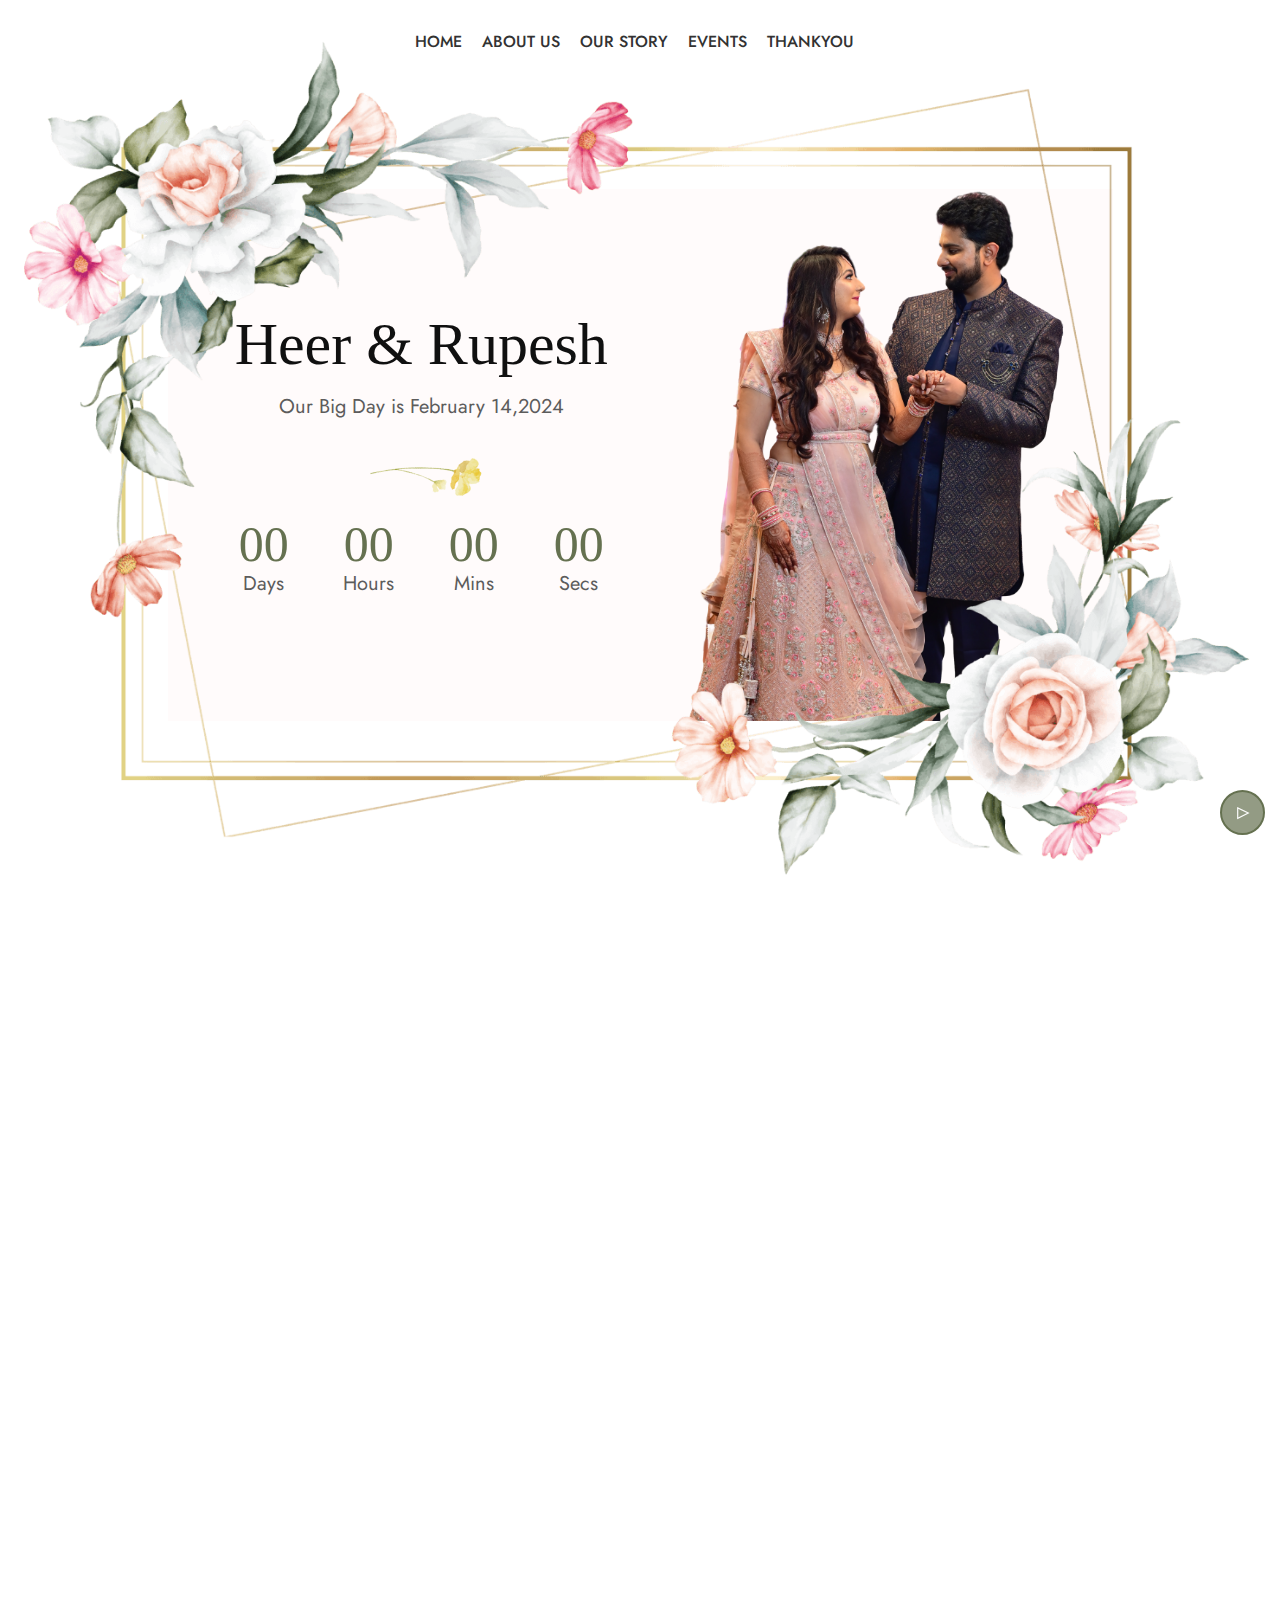
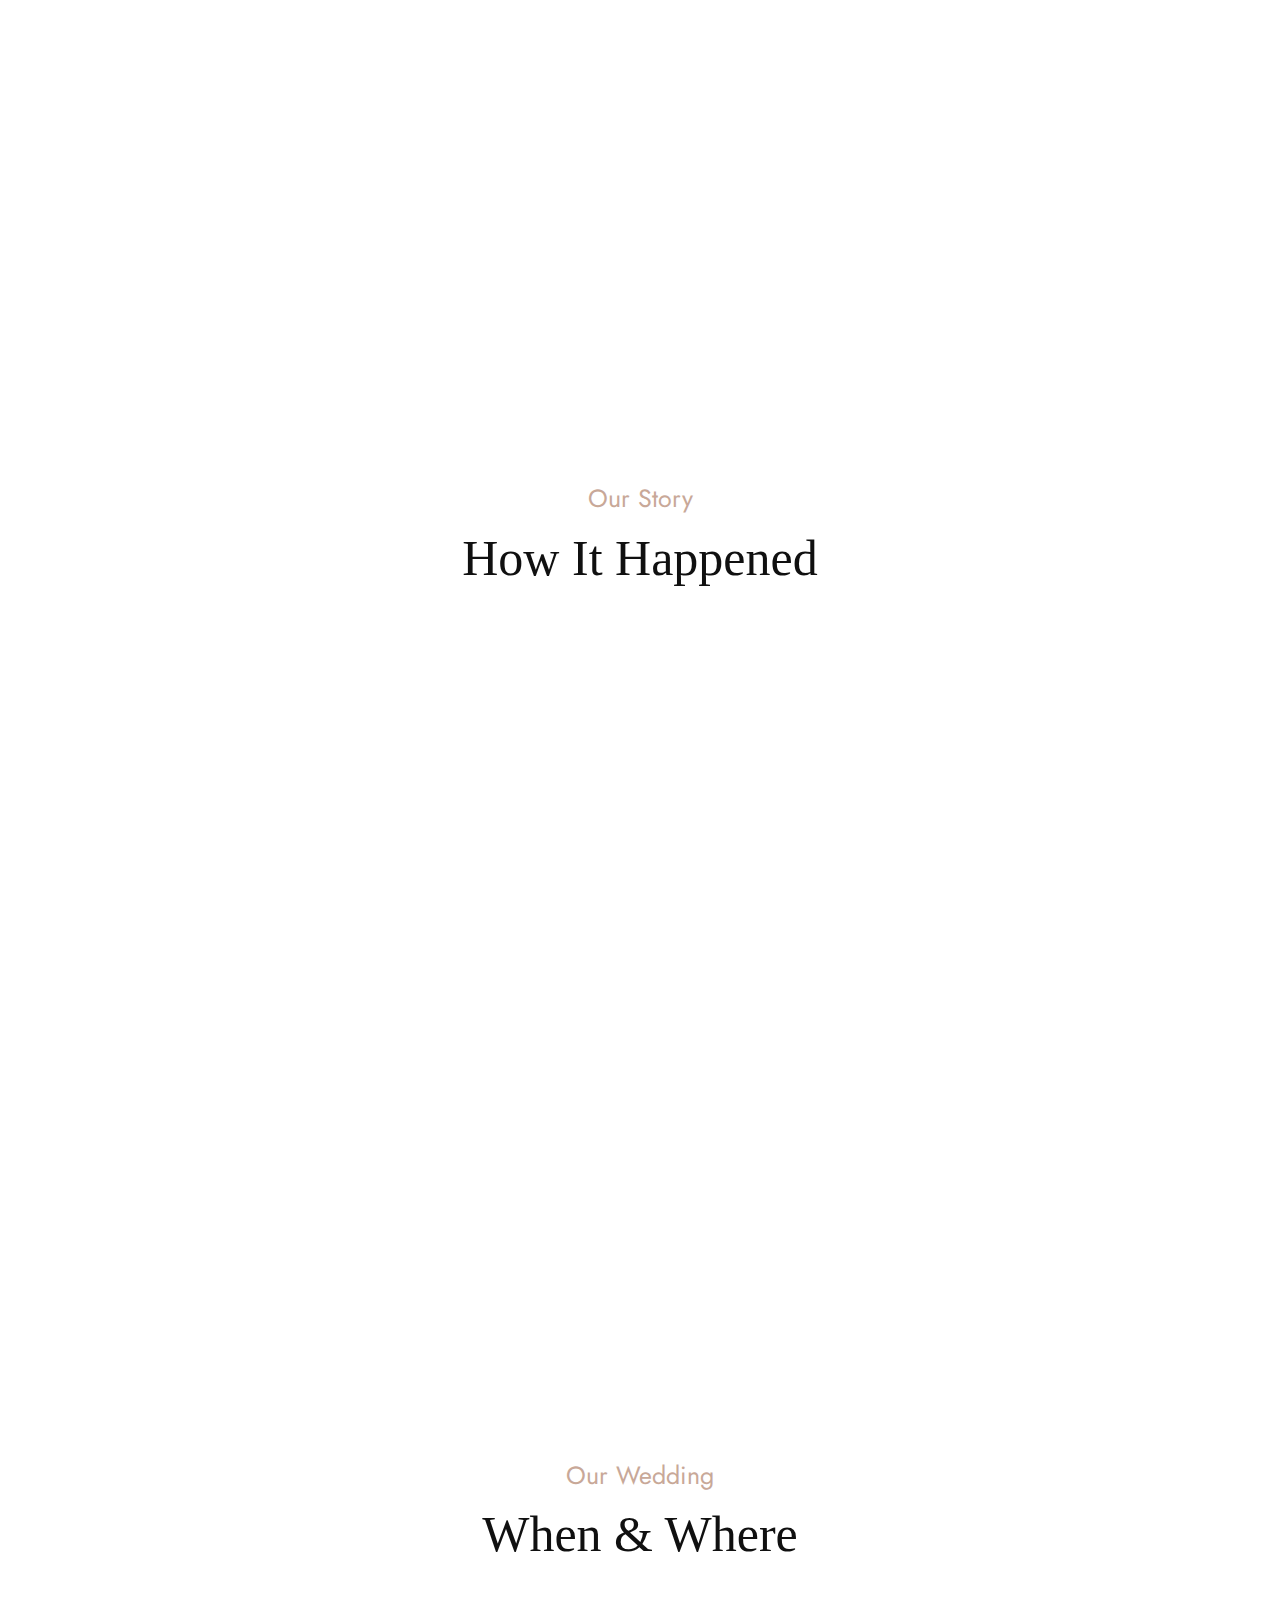
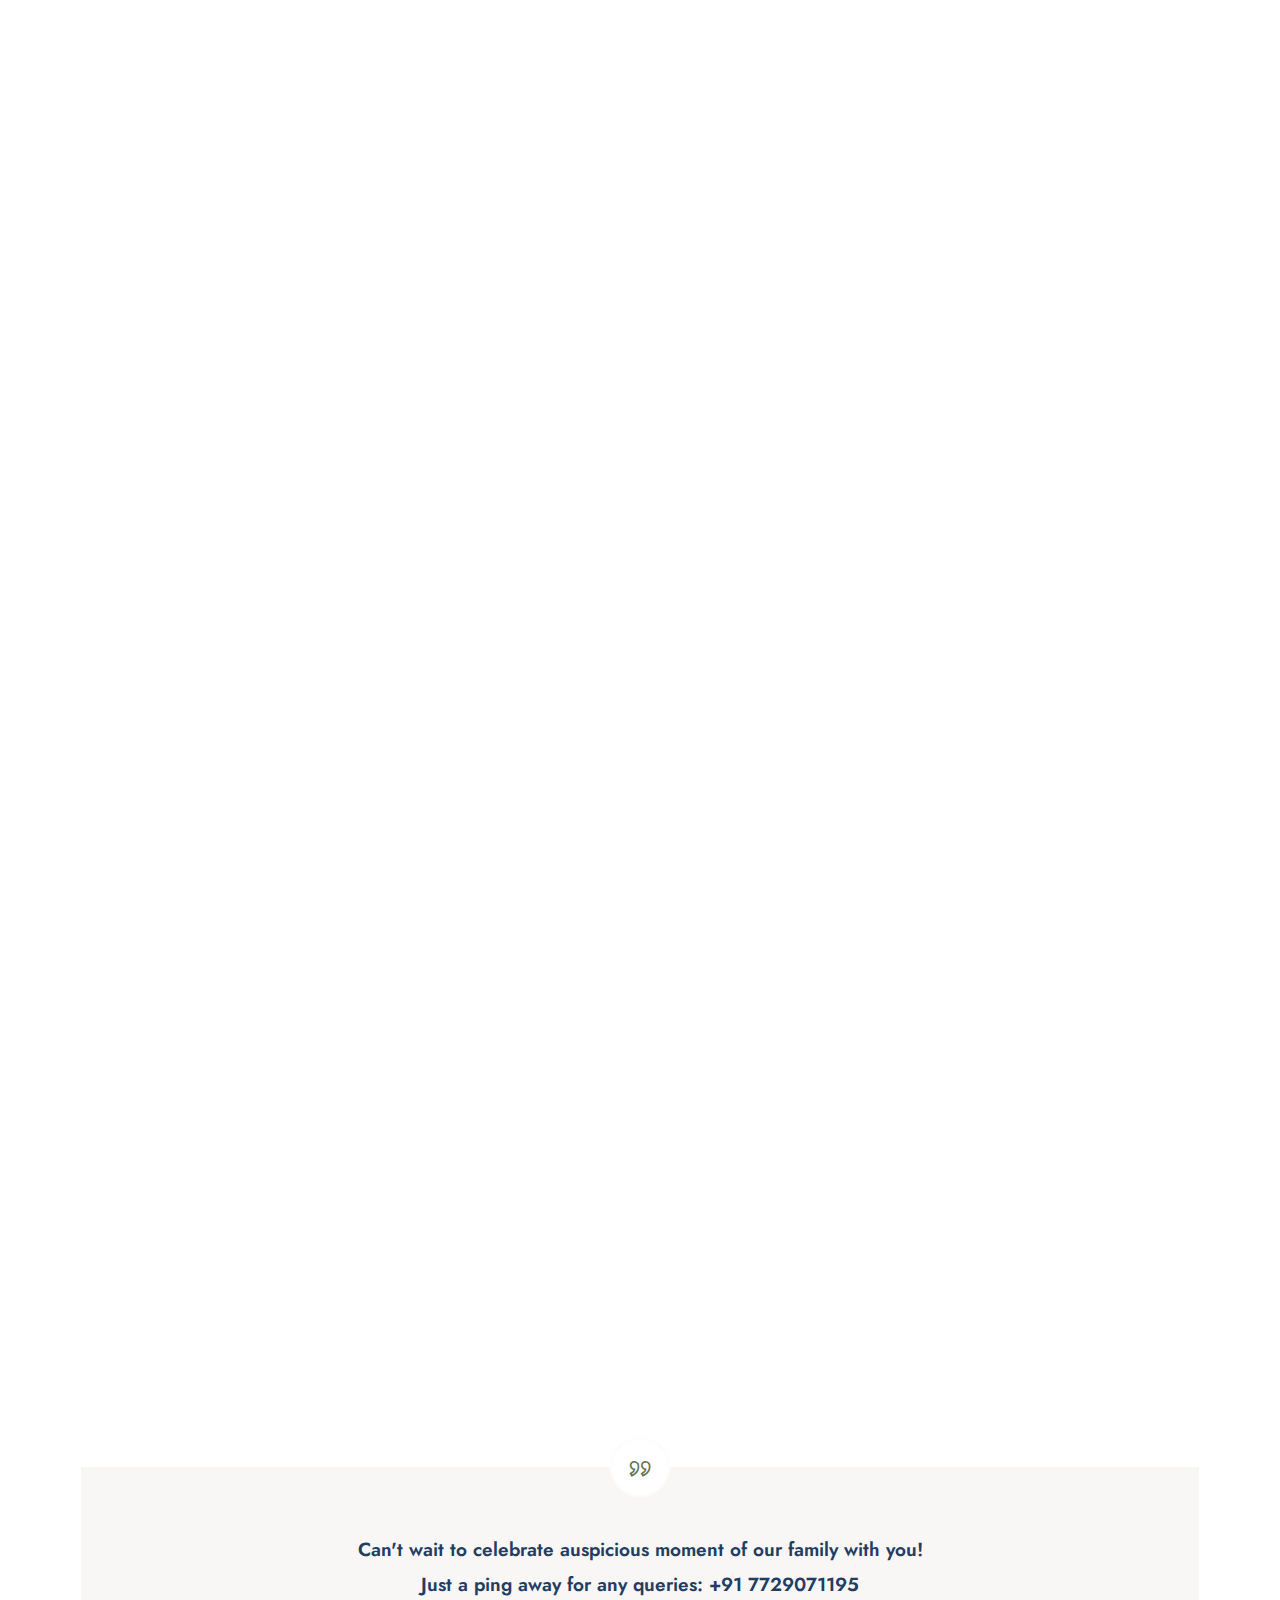
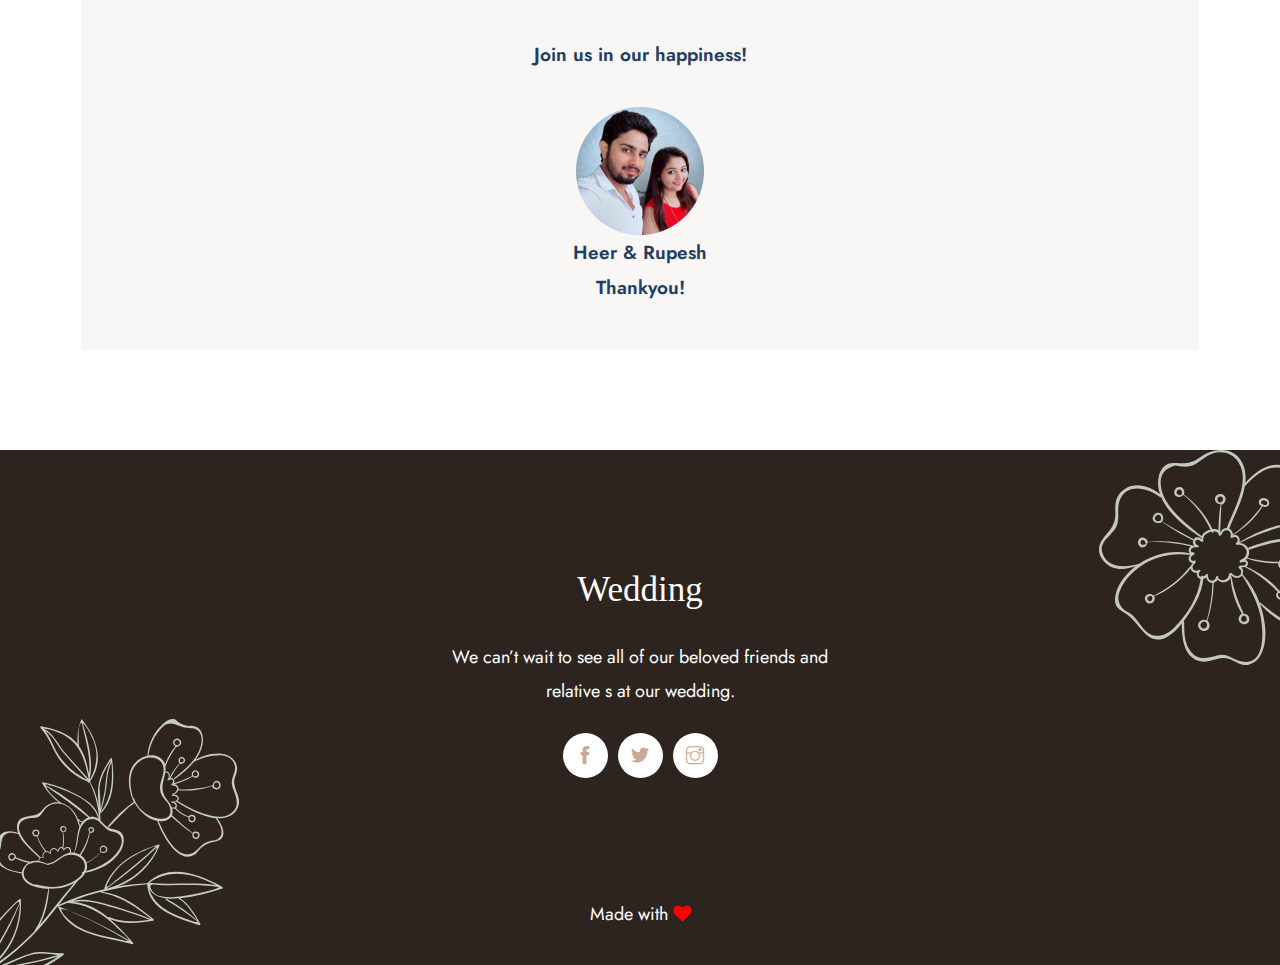
==== index.html @ 86aaca16 "seo improved" ====
<!DOCTYPE html>
<html lang="en">

<head>
    <meta charset="utf-8">
    <meta http-equiv="X-UA-Compatible" content="IE=edge">
    <meta name="viewport" content="width=device-width, initial-scale=1">
    <link rel="shortcut icon" type="image/png" href="assets/images/favicon.png">
    <meta name="description"
         content="With the divine grace of the almighty, inviting you and your family to our wedding to be held on 14th February at Green Leaf Club, Rajkot from 5:00 PM onwards.">
      <meta name="author" content="Rupesh and Heer">
      <meta name="email" content="mail@rupesh.dev">
      <meta name="copyright" content="Rupesh 2023" />
      <meta property="og:type" content="website" />
      <meta property="og:title" content="Heer Weds Rupesh | 14th Feb | Green Leaf Club, Rajkot" />
      <meta property="og:description"
         content="With the divine grace of the almighty, inviting you and your family to our wedding to be held on 14th February at Green Leaf Club, Rajkot from 5:00 PM onwards." />
      <meta property="og:image" content="" />
      <meta property="og:url" content="" />
      <meta property="og:site_name" content="Heer Weds Rupesh | 14th Feb" />
      <meta name="twitter:card" content="website">
      <meta name="twitter:site" content="Heer Weds Rupesh | 14th Feb">
      <meta name="twitter:title" content="Heer Weds Rupesh | 14th Feb">
      <meta name="twitter:description"
         content="With the divine grace of the almighty, inviting you and your family to our wedding to be held on 14th February at Green Leaf Club, Rajkot from 5:00 PM onwards.">
     
    <title>HeerWedsRupesh | 14th Feb</title>

    <link href="assets/css/themify-icons.css" rel="stylesheet">
    <link href="assets/css/font-awesome.min.css" rel="stylesheet">
    <link href="assets/css/flaticon.css" rel="stylesheet">
    <link href="assets/css/bootstrap.min.css" rel="stylesheet">
    <link href="assets/css/animate.css" rel="stylesheet">
    <link href="assets/css/owl.carousel.css" rel="stylesheet">
    <link href="assets/css/owl.theme.css" rel="stylesheet">
    <link href="assets/css/slick.css" rel="stylesheet">
    <link href="assets/css/slick-theme.css" rel="stylesheet">
    <link href="assets/css/swiper.min.css" rel="stylesheet">
    <link href="assets/css/nice-select.css" rel="stylesheet">
    <link href="assets/css/owl.transitions.css" rel="stylesheet">
    <link href="assets/css/magnific-popup.css" rel="stylesheet">
    <link href="assets/css/jquery.fancybox.css" rel="stylesheet">
    <link href="assets/css/odometer-theme-default.css" rel="stylesheet">
    <link href="assets/css/jquery-ui.css" rel="stylesheet">
    <link href="assets/sass/style.css" rel="stylesheet">
    <link type="text/css" rel="stylesheet" media="screen" href="assets/css/jquery-sakura.min.css" />
</head>

<body>

    <!-- start page-wrapper -->
    <div class="page-wrapper">
        <!-- start preloader -->
        <div class="preloader">
            <div class="vertical-centered-box">
                <div class="content">
                    <div class="loader-circle"></div>
                    <div class="loader-line-mask">
                        <div class="loader-line"></div>
                    </div>
                    <img src="assets/images/preloader.gif" alt="">
                </div>
            </div>
        </div>
        <!-- end preloader -->

        <!-- Start header -->
        <header id="header">
            <div class="wpo-site-header">
                <nav class="navigation navbar navbar-expand-lg navbar-light">
                    <div class="container-fluid">
                        <div class="row align-items-center">
                            <div class="col-lg-3 col-md-3 col-3 d-lg-none dl-block">
                                <div class="mobail-menu">
                                    <button type="button" class="navbar-toggler open-btn">
                                        <span class="sr-only">Toggle navigation</span>
                                        <span class="icon-bar first-angle"></span>
                                        <span class="icon-bar middle-angle"></span>
                                        <span class="icon-bar last-angle"></span>
                                    </button>
                                </div>
                            </div>
                            <div class="col-lg-2 col-md-6 col-6">
                                <div class="navbar-header">
                                    <a class="navbar-brand" href="index.html"></a>
                                </div>
                            </div>
                            <div class="col-lg-8 col-md-1 col-1">
                                <div id="navbar" class="collapse navbar-collapse navigation-holder">
                                    <button class="menu-close"><i class="ti-close"></i></button>
                                    <ul class="nav navbar-nav mb-2 mb-lg-0">
                                        <li><a href="#home">Home</a></li>
                                        <li><a href="#couple">About Us</a></li>
                                        <li><a href="#story">Our Story</a></li>
                                        <li><a href="#event">Events</a></li>
                                        <li><a href="#note">Thankyou</a></li>
                                    </ul>

                                </div><!-- end of nav-collapse -->
                            </div>

                    </div><!-- end of container -->
                </nav>
            </div>
        </header>
        <!-- end of header -->
        

        <!-- start of hero -->

        <section class="static-hero-s5" id="home">
            <div class="hero-container">
                <div class="hero-inner">
                    <div class="container-fluid">
                        <div class="hero-inner-wrap">
                            <div class="row align-items-center">
                                <div class="col col-xl-6 col-lg-6 col-12">
                                    <div class="wpo-static-hero-inner">
                                        <div class="slide-title wow fadeInUp" data-wow-duration="1500ms">
                                            <span class="extra-space"><br><br><br><br><br></span>
                                            <h2>Heer & Rupesh</h2>
                                        </div>
                                        <div data-swiper-parallax="400" class="slide-text wow fadeInUp"
                                            data-wow-duration="1600ms">
                                            <p>Our Big Day is February 14,2024</p>
                                        </div>
                                        <span class="shape wow fadeInUp" data-wow-duration="1400ms"><img
                                                src="assets/images/slider/date-shape.png" alt=""> </span>
                                        <div class="wpo-wedding-date wow fadeInUp" data-wow-duration="1700ms">
                                            <div class="clock-grids">
                                                <div id="clock"></div>
                                            </div>
                                        </div>
                                        <div class="clearfix"></div>
                                    </div>
                                </div>
                                <div class="col col-xl-6 col-lg-6 col-12">
                                    <div class="wpo-hero-img">
                                        <img src="assets/images/test1.png" alt="">
                                        <span class="extra-space"><br><br><br></span>
                                    </div>
                                   
                                </div>
                            </div>
                        </div>
                    </div>
                </div>
                <div class="shape-frame">
                    <img src="assets/images/slider/frame.png" alt="">
                </div>

                <div class="top-left-decoration ">
                    <img src="assets/images/slider/frame-left.png" alt="">
                </div>
                <div class="top-right-decoration ">
                    <img src="assets/images/slider/frame-right.png" alt="">
                </div>

                <div class="top-bottom-right-decoration ">
                    <img src="assets/images/slider/frame-bottom-right.png" alt="">
                </div>

                <div class="top-bottom-left-decoration ">
                    <img src="assets/images/slider/frame-bottom-left.png" alt="">
                </div>

            </div>
        </section>
        <!-- end of hero slider -->
        <!-- start wpo-wedding-countdown -->
        <section class="wpo-wedding-countdown-s2 section-padding">
            <h2 class="hidden">countdown</h2>
            <div class="container">
                <div class="row wow fadeInUp" data-wow-duration="1600ms">
                    <div class="col col-xs-12">
                        <div class="clock-grids">
                            <div id="clock2"></div>
                        </div>
                    </div>
                </div>
            </div> <!-- end container -->
        </section>
        <!-- end wpo-wedding-countdown -->
        <!-- start wpo-couple-section -->
        <section class="wpo-couple-section-s6 section-padding" id="couple">
            <div class="container">
                <div class="couple-area clearfix">
                    <div class="row align-items-center">
                        <div class="col col-xl-3 col-lg-4 col-12">
                            <div class="text-grid wow fadeInLeftSlow" data-wow-duration="800ms">
                                <h3>Rupesh Ranjan</h3>
                                <p>A tech enthusiast, always buzzing with software excitement and big plans. Shy with strangers, but once you're in his inner circle, get ready for some fun! 👨‍💻📸📱😎</p>
                                <div class="social">
                                    <ul>
                                        <li><a href="#"><i class="ti-facebook"></i></a></li>
                                        <li><a href="#"><i class="ti-twitter-alt"></i></a></li>
                                        <li><a href="#"><i class="ti-instagram"></i></a></li>
                                    </ul>
                                </div>
                            </div>
                        </div>
                        <div class="col col-xl-6 col-lg-4 col-12">
                            <div class="middle-couple-pic-wrap">
                                <div class="middle-couple-pic wow zoomIn" data-wow-duration="1000ms">
                                    <div class="middle-couple-pic-inner">
                                        <img src="assets/images/couple/7.jpg" alt="">
                                    </div>
                                    <div class="couple-shape"><img src="assets/images/couple/couple-shape2.png" alt=""></div>
                                </div>
                            </div>
                        </div>
                        <div class="col col-xl-3 col-lg-4 col-12">
                            <div class="text-grid wow fadeInRightSlow" data-wow-duration="800ms">
                                <h3>Hiral Shah</h3>
                                <p>Software engineer by profession who gets tear up during movies and gets all bubbly over simple joys like rain, chocolates, or a hot cup of tea! 🍫☔☕😊
                                </p>
                                <div class="social">
                                    <ul>
                                        <li><a href="#"><i class="ti-facebook"></i></a></li>
                                        <li><a href="#"><i class="ti-twitter-alt"></i></a></li>
                                        <li><a href="#"><i class="ti-instagram"></i></a></li>
                                    </ul>
                                </div>
                            </div>
                        </div>
                    </div>
                </div>
            </div> <!-- end container -->
        </section>
        <!-- end wpo-couple-section -->

        <!-- start wpo-story-section -->
        <section class="wpo-story-section-s6 section-padding" id="story">
            <div class="container">
                <div class="wpo-section-title">
                    <span>Our Story</span>
                    <h2>How It Happened</h2>
                </div>
                <div class="wpo-story-wrap">
                    <div class="row">
                        <div class="col col-lg-4 col-md-6 col-12">
                            <div class="wpo-story-item wow fadeInUp" data-wow-duration="1000ms">
                                <div class="wpo-story-img">
                                    <div class="wpo-story-img-inner">
                                        <img src="assets/images/story/4.png" alt="">
                                    </div>
                                    <div class="flower-shape">
                                        <img src="assets/images/story/story-shape.png" alt="">
                                    </div>
                                </div>
                                <div class="wpo-story-content">
                                    <span>21 July, 2017</span>
                                    <h2>How we meet</h2>
                                    <p>Our story began in Bangalore, where we both landed jobs at LG Soft after acing our campus interviews. From being colleagues,  our friendship took root, making those early days at work memorable.</p>
                                </div>
                            </div>
                        </div>
                        <div class="col col-lg-4 col-md-6 col-12">
                            <div class="wpo-story-item wow fadeInUp" data-wow-duration="1200ms">
                                <div class="wpo-story-img">
                                    <div class="wpo-story-img-inner">
                                        <img src="assets/images/story/5.png" alt="">
                                    </div>
                                    <div class="flower-shape">
                                        <img src="assets/images/story/story-shape.png" alt="">
                                    </div>
                                </div>
                                <div class="wpo-story-content">
                                    <span>27 Dec, 2021</span>
                                    <h2>He proposed, I said yes</h2>
                                    <p>In the snow-covered beauty of Manali, he popped the question, and I happily said yes! It was hands down the best day of our lives, filled with love and snowflakes.</p>
                                </div>
                            </div>
                        </div>
                        <div class="col col-lg-4 col-md-6 col-12">
                            <div class="wpo-story-item wow fadeInUp" data-wow-duration="1400ms">
                                <div class="wpo-story-img">
                                    <div class="wpo-story-img-inner">
                                        <img src="assets/images/story/6.png" alt="">
                                    </div>
                                    <div class="flower-shape">
                                        <img src="assets/images/story/story-shape.png" alt="">
                                    </div>
                                </div>
                                <div class="wpo-story-content">
                                    <span> 30 Jan, 2023</span>
                                    <h2>Our Engagement Day</h2>
                                    <p>After meeting each other's families, we got engaged surrounded by our loved ones' blessings and smiles. It was a heartwarming moment that we'll cherish forever.</p>
                                </div>
                            </div>
                        </div>
                    </div>
                </div>
            </div> <!-- end container -->
        </section>
        <!-- end story-section -->

                <!-- start wpo-event-section -->
                <section class="wpo-event-section section-padding" id="event">
                    <div class="container">
                        <div class="wpo-section-title">
                            <span>Our Wedding</span>
                            <h2>When & Where</h2>
                        </div>
                        <div class="wpo-event-wrap">
                            <div class="row">
                                <div class="col col-lg-4 col-md-6 col-12">
                                    <div class="wpo-event-item wow fadeInUp" data-wow-duration="1000ms">
                                        <div class="wpo-event-img">
                                            <div class="wpo-event-img-inner">
                                                <img src="assets/images/event/mehndi.png" alt="">
                                            </div>
                                        </div>
                                        <div class="wpo-event-text">
                                            <div class="title">
                                                <h2>Mehendi ke Rang</h2>
                                            </div>
                                            <ul>
                                                <li>Monday, 12 Feb. 2024 <br>
                                                    1:00 PM – 2:30 PM</li>
                                                <li>Sharda Villa, Rajkot</li>
                                                <li> <a class="popup-gmaps"
                                                        href="https://www.google.com/maps/embed?pb=!1m18!1m12!1m3!1d3691.6569697328687!2d70.80802987613112!3d22.290980379693302!2m3!1f0!2f0!3f0!3m2!1i1024!2i768!4f13.1!3m3!1m2!1s0x3959cbd363132a35%3A0x27e9e5e203531eba!2sShardaVilla!5e0!3m2!1sen!2sin!4v1696078904737!5m2!1sen!2sin">See
                                                        Location</a></li>
                                            </ul>
                                        </div>
                                    </div>
                                </div>
                                <div class="col col-lg-4 col-md-6 col-12">
                                    <div class="wpo-event-item wow fadeInUp" data-wow-duration="1200ms">
                                        <div class="wpo-event-img">
                                            <div class="wpo-event-img-inner">
                                                <img src="assets/images/event/haldi.png" alt="">
                                            </div>
                                        </div>
                                        <div class="wpo-event-text">
                                            <div class="title">
                                                <h2>Phoolon ki Haldi</h2>
                                            </div>
                                            <ul>
                                                <li>Tuesday, 13 Feb. 2024 <br>
                                                    10:00 AM – 12:30 PM</li>
                                                <li>Green Leaf Club, Rajkot</li>
                                                <li> <a class="popup-gmaps"
                                                        href="https://www.google.com/maps/embed?pb=!1m18!1m12!1m3!1d7681241.480684025!2d69.27161904428111!3d19.940993319135586!2m3!1f0!2f0!3f0!3m2!1i1024!2i768!4f13.1!3m3!1m2!1s0x3959c99bb2bf284f%3A0x6d892d98b39f4440!2sGreen%20Leaf%20Club%20-%20Rajkot!5e0!3m2!1sen!2sin!4v1696077625855!5m2!1sen!2sin">See
                                                        Location</a></li>
                                            </ul>
                                        </div>
                                    </div>
                                </div>
                                <div class="col col-lg-4 col-md-6 col-12">
                                    <div class="wpo-event-item wow fadeInUp" data-wow-duration="1400ms">
                                        <div class="wpo-event-img">
                                            <div class="wpo-event-img-inner">
                                                <img src="assets/images/event/dj.png" alt="">
                                            </div>
                                        </div>
                                        <div class="wpo-event-text">
                                            <div class="title">
                                                <h2>Dandiya Night</h2>
                                            </div>
                                            <ul>
                                                <li>Tuesday, 13 Feb. 2024 <br>
                                                    8:00 PM – 10:00 PM</li>
                                                <li>Green Leaf Club, Rajkot</li>
                                                <li> <a class="popup-gmaps"
                                                        href="https://www.google.com/maps/embed?pb=!1m18!1m12!1m3!1d7681241.480684025!2d69.27161904428111!3d19.940993319135586!2m3!1f0!2f0!3f0!3m2!1i1024!2i768!4f13.1!3m3!1m2!1s0x3959c99bb2bf284f%3A0x6d892d98b39f4440!2sGreen%20Leaf%20Club%20-%20Rajkot!5e0!3m2!1sen!2sin!4v1696077625855!5m2!1sen!2sin">See
                                                        Location</a></li>
                                            </ul>
                                        </div>
                                    </div>
                                </div>
                            </div>
                            <br>
                            <div class="row">
                                <div class="col col-lg-6 col-md-6 col-12">
                                    <div class="wpo-event-item wow fadeInUp" data-wow-duration="1000ms">
                                        <div class="wpo-event-img">
                                            <div class="wpo-event-img-inner">
                                                <img src="assets/images/event/shadi.png" alt="">
                                            </div>
                                        </div>
                                        <div class="wpo-event-text">
                                            <div class="title">
                                                <h2>Din Shagna Da</h2>
                                            </div>
                                            <ul>
                                                <li>Tuesday, 14 Feb. 2024 <br>
                                                    3:00 PM – 7:00 PM</li>
                                                <li>Green Leaf Club, Rajkot</li>
                                                <li> <a class="popup-gmaps"
                                                        href="https://www.google.com/maps/embed?pb=!1m18!1m12!1m3!1d7681241.480684025!2d69.27161904428111!3d19.940993319135586!2m3!1f0!2f0!3f0!3m2!1i1024!2i768!4f13.1!3m3!1m2!1s0x3959c99bb2bf284f%3A0x6d892d98b39f4440!2sGreen%20Leaf%20Club%20-%20Rajkot!5e0!3m2!1sen!2sin!4v1696077625855!5m2!1sen!2sin">See
                                                        Location</a></li>
                                            </ul>
                                        </div>
                                    </div>
                                </div>
                                <div class="col col-lg-6 col-md-6 col-12">
                                    <div class="wpo-event-item wow fadeInUp" data-wow-duration="1200ms">
                                        <div class="wpo-event-img">
                                            <div class="wpo-event-img-inner">
                                                <img src="assets/images/event/reception.png" alt="">
                                            </div>
                                        </div>
                                        <div class="wpo-event-text">
                                            <div class="title">
                                                <h2>Shaam Shandaar</h2>
                                            </div>
                                            <ul>
                                                <li>Monday, 19 Feb. 2024 <br>
                                                    7:00 PM – 10:00 PM</li>
                                                <li>Sarita Residency, Ayodhya</li>
                                                <li> <a class="popup-gmaps"
                                                        href="https://www.google.com/maps/embed?pb=!1m18!1m12!1m3!1d3562.2008500971638!2d82.10419687624398!3d26.769866876732678!2m3!1f0!2f0!3f0!3m2!1i1024!2i768!4f13.1!3m3!1m2!1s0x399a050e9a3b1e6d%3A0x3756fb07182cfed2!2sSarita%20Residency!5e0!3m2!1sen!2sin!4v1696078946474!5m2!1sen!2sin">See
                                                        Location</a></li>
                                            </ul>
                                        </div>
                                    </div>
                                </div>
                            </div>



                        </div>
        
                    </div> <!-- end container -->
                </section>
                <!-- end wpo-event-section -->


        <section class="wpo-blog-single-section wpo-blog-single-left-sidebar-section section-padding" id="note">
            <div class="container">
                <div class="row">
                    <div class="col col-lg-12 col-12">

                            <div class="post format-standard-image">
                            
                              

                                <blockquote>
                                     Can't wait to celebrate auspicious moment of our family with you!<br>
                                        Just a ping away for any queries: +91 7729071195
                                        <br><br>
                                        Join us in our happiness!

                                        <br><br>

                                        <div class="wpo-testimonial-text-btm">
                                            <div class="tsm-img">
                                                <img src="assets/images/profile-pic.png" alt="">
                                            </div>
                                            <span>Heer & Rupesh</span><br>
                                            <span>Thankyou!</span>
                                        </div>


                                </blockquote>


                          
    

                             </div>

                            
                    </div>
                </div>
            </div> <!-- end container -->
        </section>
        <!-- end wpo-blog-single-section -->





        <!-- start of wpo-site-footer-section -->
        <footer class="wpo-site-footer-s2">

            <div class="wpo-upper-footer">
                <div class="container">
                    <div class="row align-items-center">
                        <div class="col col-xl-12 col-lg-12 col-md-12 col-sm-12 col-12">
                            <div class="widget about-widget">
                                <div class="logo widget-title">
                                    <a class="logo" href="index.html">Wedding</a>
                                </div>
                                <p>We can’t wait to see all of our beloved friends
                                    and relative s at our wedding.</p>
                                <ul>
                                    <li>
                                        <a href="#">
                                            <i class="ti-facebook"></i>
                                        </a>
                                    </li>
                                    <li>
                                        <a href="#">
                                            <i class="ti-twitter-alt"></i>
                                        </a>
                                    </li>
                                    <li>
                                        <a href="#">
                                            <i class="ti-instagram"></i>
                                        </a>
                                    </li>
                                </ul>
                            </div>
                        </div>
                    </div>
                </div> <!-- end container -->
            </div>
            <div class="wpo-lower-footer">
                <div class="container">
                    <div class="row">
                        <div class="col col-xs-12">
                            <p >

                                Made with <i style="color:red;"     class="trm-accent-color fa fa-heart"></i>
                            </p>
                        </div>
                    </div>
                </div>
            </div>
            <div class="ft-shape-1">
                <img src="assets/images/footer-shape-1.svg" alt="">
            </div>
            <div class="ft-shape-2">
                <img src="assets/images/footer-shape-2.svg" alt="">
            </div>
        </footer>
        <!-- end of wpo-site-footer-section -->

        <div class="play-btn" onclick="PlayMusic()">
            <i id="play-music" class="ti-control-play" ></i>
            <audio src="assets/mp3/song.mp3" id="my_audio" loop="loop"></audio>
        </div>

    </div>
    <!-- end of page-wrapper -->

    <!-- All JavaScript files
    ================================================== -->
    <script src="assets/js/jquery.min.js"></script>
    <script src="assets/js/bootstrap.bundle.min.js"></script>
    <!-- Plugins for this template -->
    <script src="assets/js/modernizr.custom.js"></script>
    <script src="assets/js/jquery.pointparallax.min.js"></script>
    <script src="assets/js/jquery-plugin-collection.js"></script>
    <script src="assets/js/moving-animation.js"></script>
    <script src="assets/js/tilt.jquery.min.js"></script>
    <!-- Custom script for this template -->
    <script src="assets/js/script.js"></script>
    <script src="assets/js/jquery-sakura.min.js"></script>
<script>
    var is_playing = false;
    $(document).one("click", function () {
        document.getElementById("my_audio").play();
            is_playing = true;
            document.getElementById("play-music").className = "ti-control-pause";
    });

    function PlayMusic(){
        if (!is_playing) {
            document.getElementById("my_audio").play();
            is_playing = true;
            document.getElementById("play-music").className = "ti-control-pause";
        } else {
            document.getElementById("my_audio").pause();
            is_playing = false;
            document.getElementById("play-music").className = "ti-control-play";
        }
    console.log('Shaadi me zaroor aana');
    }
    
    // domReady
    $(function() {
        $('body').sakura();
    });

    // windowLoad
    $(window).load(function() {
        $('body').sakura();
        console.log('Sakura running');
    });

    console.log('script called');

</script>
</body>

</html>
---- assets/css/themify-icons.css ----
@font-face {
	font-family: 'themify';
	src:url('../fonts/themify9f24.html?-fvbane');
	src:url('../fonts/themifyd41d.html?#iefix-fvbane') format('embedded-opentype'),
		url('../fonts/themify9f24.woff?-fvbane') format('woff'),
		url('../fonts/themify9f24.ttf?-fvbane') format('truetype'),
		url('../fonts/themify9f24.svg?-fvbane#themify') format('svg');
	font-weight: normal;
	font-style: normal;
}

[class^="ti-"], [class*=" ti-"] {
	font-family: 'themify';
	speak: none;
	font-style: normal;
	font-weight: normal;
	font-variant: normal;
	text-transform: none;
	line-height: 1;

	/* Better Font Rendering =========== */
	-webkit-font-smoothing: antialiased;
	-moz-osx-font-smoothing: grayscale;
}

.ti-wand:before {
	content: "\e600";
}
.ti-volume:before {
	content: "\e601";
}
.ti-user:before {
	content: "\e602";
}
.ti-unlock:before {
	content: "\e603";
}
.ti-unlink:before {
	content: "\e604";
}
.ti-trash:before {
	content: "\e605";
}
.ti-thought:before {
	content: "\e606";
}
.ti-target:before {
	content: "\e607";
}
.ti-tag:before {
	content: "\e608";
}
.ti-tablet:before {
	content: "\e609";
}
.ti-star:before {
	content: "\e60a";
}
.ti-spray:before {
	content: "\e60b";
}
.ti-signal:before {
	content: "\e60c";
}
.ti-shopping-cart:before {
	content: "\e60d";
}
.ti-shopping-cart-full:before {
	content: "\e60e";
}
.ti-settings:before {
	content: "\e60f";
}
.ti-search:before {
	content: "\e610";
}
.ti-zoom-in:before {
	content: "\e611";
}
.ti-zoom-out:before {
	content: "\e612";
}
.ti-cut:before {
	content: "\e613";
}
.ti-ruler:before {
	content: "\e614";
}
.ti-ruler-pencil:before {
	content: "\e615";
}
.ti-ruler-alt:before {
	content: "\e616";
}
.ti-bookmark:before {
	content: "\e617";
}
.ti-bookmark-alt:before {
	content: "\e618";
}
.ti-reload:before {
	content: "\e619";
}
.ti-plus:before {
	content: "\e61a";
}
.ti-pin:before {
	content: "\e61b";
}
.ti-pencil:before {
	content: "\e61c";
}
.ti-pencil-alt:before {
	content: "\e61d";
}
.ti-paint-roller:before {
	content: "\e61e";
}
.ti-paint-bucket:before {
	content: "\e61f";
}
.ti-na:before {
	content: "\e620";
}
.ti-mobile:before {
	content: "\e621";
}
.ti-minus:before {
	content: "\e622";
}
.ti-medall:before {
	content: "\e623";
}
.ti-medall-alt:before {
	content: "\e624";
}
.ti-marker:before {
	content: "\e625";
}
.ti-marker-alt:before {
	content: "\e626";
}
.ti-arrow-up:before {
	content: "\e627";
}
.ti-arrow-right:before {
	content: "\e628";
}
.ti-arrow-left:before {
	content: "\e629";
}
.ti-arrow-down:before {
	content: "\e62a";
}
.ti-lock:before {
	content: "\e62b";
}
.ti-location-arrow:before {
	content: "\e62c";
}
.ti-link:before {
	content: "\e62d";
}
.ti-layout:before {
	content: "\e62e";
}
.ti-layers:before {
	content: "\e62f";
}
.ti-layers-alt:before {
	content: "\e630";
}
.ti-key:before {
	content: "\e631";
}
.ti-import:before {
	content: "\e632";
}
.ti-image:before {
	content: "\e633";
}
.ti-heart:before {
	content: "\e634";
}
.ti-heart-broken:before {
	content: "\e635";
}
.ti-hand-stop:before {
	content: "\e636";
}
.ti-hand-open:before {
	content: "\e637";
}
.ti-hand-drag:before {
	content: "\e638";
}
.ti-folder:before {
	content: "\e639";
}
.ti-flag:before {
	content: "\e63a";
}
.ti-flag-alt:before {
	content: "\e63b";
}
.ti-flag-alt-2:before {
	content: "\e63c";
}
.ti-eye:before {
	content: "\e63d";
}
.ti-export:before {
	content: "\e63e";
}
.ti-exchange-vertical:before {
	content: "\e63f";
}
.ti-desktop:before {
	content: "\e640";
}
.ti-cup:before {
	content: "\e641";
}
.ti-crown:before {
	content: "\e642";
}
.ti-comments:before {
	content: "\e643";
}
.ti-comment:before {
	content: "\e644";
}
.ti-comment-alt:before {
	content: "\e645";
}
.ti-close:before {
	content: "\e646";
}
.ti-clip:before {
	content: "\e647";
}
.ti-angle-up:before {
	content: "\e648";
}
.ti-angle-right:before {
	content: "\e649";
}
.ti-angle-left:before {
	content: "\e64a";
}
.ti-angle-down:before {
	content: "\e64b";
}
.ti-check:before {
	content: "\e64c";
}
.ti-check-box:before {
	content: "\e64d";
}
.ti-camera:before {
	content: "\e64e";
}
.ti-announcement:before {
	content: "\e64f";
}
.ti-brush:before {
	content: "\e650";
}
.ti-briefcase:before {
	content: "\e651";
}
.ti-bolt:before {
	content: "\e652";
}
.ti-bolt-alt:before {
	content: "\e653";
}
.ti-blackboard:before {
	content: "\e654";
}
.ti-bag:before {
	content: "\e655";
}
.ti-move:before {
	content: "\e656";
}
.ti-arrows-vertical:before {
	content: "\e657";
}
.ti-arrows-horizontal:before {
	content: "\e658";
}
.ti-fullscreen:before {
	content: "\e659";
}
.ti-arrow-top-right:before {
	content: "\e65a";
}
.ti-arrow-top-left:before {
	content: "\e65b";
}
.ti-arrow-circle-up:before {
	content: "\e65c";
}
.ti-arrow-circle-right:before {
	content: "\e65d";
}
.ti-arrow-circle-left:before {
	content: "\e65e";
}
.ti-arrow-circle-down:before {
	content: "\e65f";
}
.ti-angle-double-up:before {
	content: "\e660";
}
.ti-angle-double-right:before {
	content: "\e661";
}
.ti-angle-double-left:before {
	content: "\e662";
}
.ti-angle-double-down:before {
	content: "\e663";
}
.ti-zip:before {
	content: "\e664";
}
.ti-world:before {
	content: "\e665";
}
.ti-wheelchair:before {
	content: "\e666";
}
.ti-view-list:before {
	content: "\e667";
}
.ti-view-list-alt:before {
	content: "\e668";
}
.ti-view-grid:before {
	content: "\e669";
}
.ti-uppercase:before {
	content: "\e66a";
}
.ti-upload:before {
	content: "\e66b";
}
.ti-underline:before {
	content: "\e66c";
}
.ti-truck:before {
	content: "\e66d";
}
.ti-timer:before {
	content: "\e66e";
}
.ti-ticket:before {
	content: "\e66f";
}
.ti-thumb-up:before {
	content: "\e670";
}
.ti-thumb-down:before {
	content: "\e671";
}
.ti-text:before {
	content: "\e672";
}
.ti-stats-up:before {
	content: "\e673";
}
.ti-stats-down:before {
	content: "\e674";
}
.ti-split-v:before {
	content: "\e675";
}
.ti-split-h:before {
	content: "\e676";
}
.ti-smallcap:before {
	content: "\e677";
}
.ti-shine:before {
	content: "\e678";
}
.ti-shift-right:before {
	content: "\e679";
}
.ti-shift-left:before {
	content: "\e67a";
}
.ti-shield:before {
	content: "\e67b";
}
.ti-notepad:before {
	content: "\e67c";
}
.ti-server:before {
	content: "\e67d";
}
.ti-quote-right:before {
	content: "\e67e";
}
.ti-quote-left:before {
	content: "\e67f";
}
.ti-pulse:before {
	content: "\e680";
}
.ti-printer:before {
	content: "\e681";
}
.ti-power-off:before {
	content: "\e682";
}
.ti-plug:before {
	content: "\e683";
}
.ti-pie-chart:before {
	content: "\e684";
}
.ti-paragraph:before {
	content: "\e685";
}
.ti-panel:before {
	content: "\e686";
}
.ti-package:before {
	content: "\e687";
}
.ti-music:before {
	content: "\e688";
}
.ti-music-alt:before {
	content: "\e689";
}
.ti-mouse:before {
	content: "\e68a";
}
.ti-mouse-alt:before {
	content: "\e68b";
}
.ti-money:before {
	content: "\e68c";
}
.ti-microphone:before {
	content: "\e68d";
}
.ti-menu:before {
	content: "\e68e";
}
.ti-menu-alt:before {
	content: "\e68f";
}
.ti-map:before {
	content: "\e690";
}
.ti-map-alt:before {
	content: "\e691";
}
.ti-loop:before {
	content: "\e692";
}
.ti-location-pin:before {
	content: "\e693";
}
.ti-list:before {
	content: "\e694";
}
.ti-light-bulb:before {
	content: "\e695";
}
.ti-Italic:before {
	content: "\e696";
}
.ti-info:before {
	content: "\e697";
}
.ti-infinite:before {
	content: "\e698";
}
.ti-id-badge:before {
	content: "\e699";
}
.ti-hummer:before {
	content: "\e69a";
}
.ti-home:before {
	content: "\e69b";
}
.ti-help:before {
	content: "\e69c";
}
.ti-headphone:before {
	content: "\e69d";
}
.ti-harddrives:before {
	content: "\e69e";
}
.ti-harddrive:before {
	content: "\e69f";
}
.ti-gift:before {
	content: "\e6a0";
}
.ti-game:before {
	content: "\e6a1";
}
.ti-filter:before {
	content: "\e6a2";
}
.ti-files:before {
	content: "\e6a3";
}
.ti-file:before {
	content: "\e6a4";
}
.ti-eraser:before {
	content: "\e6a5";
}
.ti-envelope:before {
	content: "\e6a6";
}
.ti-download:before {
	content: "\e6a7";
}
.ti-direction:before {
	content: "\e6a8";
}
.ti-direction-alt:before {
	content: "\e6a9";
}
.ti-dashboard:before {
	content: "\e6aa";
}
.ti-control-stop:before {
	content: "\e6ab";
}
.ti-control-shuffle:before {
	content: "\e6ac";
}
.ti-control-play:before {
	content: "\e6ad";
}
.ti-control-pause:before {
	content: "\e6ae";
}
.ti-control-forward:before {
	content: "\e6af";
}
.ti-control-backward:before {
	content: "\e6b0";
}
.ti-cloud:before {
	content: "\e6b1";
}
.ti-cloud-up:before {
	content: "\e6b2";
}
.ti-cloud-down:before {
	content: "\e6b3";
}
.ti-clipboard:before {
	content: "\e6b4";
}
.ti-car:before {
	content: "\e6b5";
}
.ti-calendar:before {
	content: "\e6b6";
}
.ti-book:before {
	content: "\e6b7";
}
.ti-bell:before {
	content: "\e6b8";
}
.ti-basketball:before {
	content: "\e6b9";
}
.ti-bar-chart:before {
	content: "\e6ba";
}
.ti-bar-chart-alt:before {
	content: "\e6bb";
}
.ti-back-right:before {
	content: "\e6bc";
}
.ti-back-left:before {
	content: "\e6bd";
}
.ti-arrows-corner:before {
	content: "\e6be";
}
.ti-archive:before {
	content: "\e6bf";
}
.ti-anchor:before {
	content: "\e6c0";
}
.ti-align-right:before {
	content: "\e6c1";
}
.ti-align-left:before {
	content: "\e6c2";
}
.ti-align-justify:before {
	content: "\e6c3";
}
.ti-align-center:before {
	content: "\e6c4";
}
.ti-alert:before {
	content: "\e6c5";
}
.ti-alarm-clock:before {
	content: "\e6c6";
}
.ti-agenda:before {
	content: "\e6c7";
}
.ti-write:before {
	content: "\e6c8";
}
.ti-window:before {
	content: "\e6c9";
}
.ti-widgetized:before {
	content: "\e6ca";
}
.ti-widget:before {
	content: "\e6cb";
}
.ti-widget-alt:before {
	content: "\e6cc";
}
.ti-wallet:before {
	content: "\e6cd";
}
.ti-video-clapper:before {
	content: "\e6ce";
}
.ti-video-camera:before {
	content: "\e6cf";
}
.ti-vector:before {
	content: "\e6d0";
}
.ti-themify-logo:before {
	content: "\e6d1";
}
.ti-themify-favicon:before {
	content: "\e6d2";
}
.ti-themify-favicon-alt:before {
	content: "\e6d3";
}
.ti-support:before {
	content: "\e6d4";
}
.ti-stamp:before {
	content: "\e6d5";
}
.ti-split-v-alt:before {
	content: "\e6d6";
}
.ti-slice:before {
	content: "\e6d7";
}
.ti-shortcode:before {
	content: "\e6d8";
}
.ti-shift-right-alt:before {
	content: "\e6d9";
}
.ti-shift-left-alt:before {
	content: "\e6da";
}
.ti-ruler-alt-2:before {
	content: "\e6db";
}
.ti-receipt:before {
	content: "\e6dc";
}
.ti-pin2:before {
	content: "\e6dd";
}
.ti-pin-alt:before {
	content: "\e6de";
}
.ti-pencil-alt2:before {
	content: "\e6df";
}
.ti-palette:before {
	content: "\e6e0";
}
.ti-more:before {
	content: "\e6e1";
}
.ti-more-alt:before {
	content: "\e6e2";
}
.ti-microphone-alt:before {
	content: "\e6e3";
}
.ti-magnet:before {
	content: "\e6e4";
}
.ti-line-double:before {
	content: "\e6e5";
}
.ti-line-dotted:before {
	content: "\e6e6";
}
.ti-line-dashed:before {
	content: "\e6e7";
}
.ti-layout-width-full:before {
	content: "\e6e8";
}
.ti-layout-width-default:before {
	content: "\e6e9";
}
.ti-layout-width-default-alt:before {
	content: "\e6ea";
}
.ti-layout-tab:before {
	content: "\e6eb";
}
.ti-layout-tab-window:before {
	content: "\e6ec";
}
.ti-layout-tab-v:before {
	content: "\e6ed";
}
.ti-layout-tab-min:before {
	content: "\e6ee";
}
.ti-layout-slider:before {
	content: "\e6ef";
}
.ti-layout-slider-alt:before {
	content: "\e6f0";
}
.ti-layout-sidebar-right:before {
	content: "\e6f1";
}
.ti-layout-sidebar-none:before {
	content: "\e6f2";
}
.ti-layout-sidebar-left:before {
	content: "\e6f3";
}
.ti-layout-placeholder:before {
	content: "\e6f4";
}
.ti-layout-menu:before {
	content: "\e6f5";
}
.ti-layout-menu-v:before {
	content: "\e6f6";
}
.ti-layout-menu-separated:before {
	content: "\e6f7";
}
.ti-layout-menu-full:before {
	content: "\e6f8";
}
.ti-layout-media-right-alt:before {
	content: "\e6f9";
}
.ti-layout-media-right:before {
	content: "\e6fa";
}
.ti-layout-media-overlay:before {
	content: "\e6fb";
}
.ti-layout-media-overlay-alt:before {
	content: "\e6fc";
}
.ti-layout-media-overlay-alt-2:before {
	content: "\e6fd";
}
.ti-layout-media-left-alt:before {
	content: "\e6fe";
}
.ti-layout-media-left:before {
	content: "\e6ff";
}
.ti-layout-media-center-alt:before {
	content: "\e700";
}
.ti-layout-media-center:before {
	content: "\e701";
}
.ti-layout-list-thumb:before {
	content: "\e702";
}
.ti-layout-list-thumb-alt:before {
	content: "\e703";
}
.ti-layout-list-post:before {
	content: "\e704";
}
.ti-layout-list-large-image:before {
	content: "\e705";
}
.ti-layout-line-solid:before {
	content: "\e706";
}
.ti-layout-grid4:before {
	content: "\e707";
}
.ti-layout-grid3:before {
	content: "\e708";
}
.ti-layout-grid2:before {
	content: "\e709";
}
.ti-layout-grid2-thumb:before {
	content: "\e70a";
}
.ti-layout-cta-right:before {
	content: "\e70b";
}
.ti-layout-cta-left:before {
	content: "\e70c";
}
.ti-layout-cta-center:before {
	content: "\e70d";
}
.ti-layout-cta-btn-right:before {
	content: "\e70e";
}
.ti-layout-cta-btn-left:before {
	content: "\e70f";
}
.ti-layout-column4:before {
	content: "\e710";
}
.ti-layout-column3:before {
	content: "\e711";
}
.ti-layout-column2:before {
	content: "\e712";
}
.ti-layout-accordion-separated:before {
	content: "\e713";
}
.ti-layout-accordion-merged:before {
	content: "\e714";
}
.ti-layout-accordion-list:before {
	content: "\e715";
}
.ti-ink-pen:before {
	content: "\e716";
}
.ti-info-alt:before {
	content: "\e717";
}
.ti-help-alt:before {
	content: "\e718";
}
.ti-headphone-alt:before {
	content: "\e719";
}
.ti-hand-point-up:before {
	content: "\e71a";
}
.ti-hand-point-right:before {
	content: "\e71b";
}
.ti-hand-point-left:before {
	content: "\e71c";
}
.ti-hand-point-down:before {
	content: "\e71d";
}
.ti-gallery:before {
	content: "\e71e";
}
.ti-face-smile:before {
	content: "\e71f";
}
.ti-face-sad:before {
	content: "\e720";
}
.ti-credit-card:before {
	content: "\e721";
}
.ti-control-skip-forward:before {
	content: "\e722";
}
.ti-control-skip-backward:before {
	content: "\e723";
}
.ti-control-record:before {
	content: "\e724";
}
.ti-control-eject:before {
	content: "\e725";
}
.ti-comments-smiley:before {
	content: "\e726";
}
.ti-brush-alt:before {
	content: "\e727";
}
.ti-youtube:before {
	content: "\e728";
}
.ti-vimeo:before {
	content: "\e729";
}
.ti-twitter:before {
	content: "\e72a";
}
.ti-time:before {
	content: "\e72b";
}
.ti-tumblr:before {
	content: "\e72c";
}
.ti-skype:before {
	content: "\e72d";
}
.ti-share:before {
	content: "\e72e";
}
.ti-share-alt:before {
	content: "\e72f";
}
.ti-rocket:before {
	content: "\e730";
}
.ti-pinterest:before {
	content: "\e731";
}
.ti-new-window:before {
	content: "\e732";
}
.ti-microsoft:before {
	content: "\e733";
}
.ti-list-ol:before {
	content: "\e734";
}
.ti-linkedin:before {
	content: "\e735";
}
.ti-layout-sidebar-2:before {
	content: "\e736";
}
.ti-layout-grid4-alt:before {
	content: "\e737";
}
.ti-layout-grid3-alt:before {
	content: "\e738";
}
.ti-layout-grid2-alt:before {
	content: "\e739";
}
.ti-layout-column4-alt:before {
	content: "\e73a";
}
.ti-layout-column3-alt:before {
	content: "\e73b";
}
.ti-layout-column2-alt:before {
	content: "\e73c";
}
.ti-instagram:before {
	content: "\e73d";
}
.ti-google:before {
	content: "\e73e";
}
.ti-github:before {
	content: "\e73f";
}
.ti-flickr:before {
	content: "\e740";
}
.ti-facebook:before {
	content: "\e741";
}
.ti-dropbox:before {
	content: "\e742";
}
.ti-dribbble:before {
	content: "\e743";
}
.ti-apple:before {
	content: "\e744";
}
.ti-android:before {
	content: "\e745";
}
.ti-save:before {
	content: "\e746";
}
.ti-save-alt:before {
	content: "\e747";
}
.ti-yahoo:before {
	content: "\e748";
}
.ti-wordpress:before {
	content: "\e749";
}
.ti-vimeo-alt:before {
	content: "\e74a";
}
.ti-twitter-alt:before {
	content: "\e74b";
}
.ti-tumblr-alt:before {
	content: "\e74c";
}
.ti-trello:before {
	content: "\e74d";
}
.ti-stack-overflow:before {
	content: "\e74e";
}
.ti-soundcloud:before {
	content: "\e74f";
}
.ti-sharethis:before {
	content: "\e750";
}
.ti-sharethis-alt:before {
	content: "\e751";
}
.ti-reddit:before {
	content: "\e752";
}
.ti-pinterest-alt:before {
	content: "\e753";
}
.ti-microsoft-alt:before {
	content: "\e754";
}
.ti-linux:before {
	content: "\e755";
}
.ti-jsfiddle:before {
	content: "\e756";
}
.ti-joomla:before {
	content: "\e757";
}
.ti-html5:before {
	content: "\e758";
}
.ti-flickr-alt:before {
	content: "\e759";
}
.ti-email:before {
	content: "\e75a";
}
.ti-drupal:before {
	content: "\e75b";
}
.ti-dropbox-alt:before {
	content: "\e75c";
}
.ti-css3:before {
	content: "\e75d";
}
.ti-rss:before {
	content: "\e75e";
}
.ti-rss-alt:before {
	content: "\e75f";
}
---- assets/css/flaticon.css ----
@font-face {
    font-family: "flaticon";
    src: url("../fonts/flaticone679.ttf?7be827e199392bb56ae95dacf43f5036") format("truetype"),
url("../fonts/flaticone679.woff?7be827e199392bb56ae95dacf43f5036") format("woff"),
url("../fonts/flaticone679.woff2?7be827e199392bb56ae95dacf43f5036") format("woff2"),
url("../fonts/flaticone679.html?7be827e199392bb56ae95dacf43f5036#iefix") format("embedded-opentype"),
url("../fonts/flaticone679.svg?7be827e199392bb56ae95dacf43f5036#flaticon") format("svg");
}

i[class^="flaticon-"]:before, i[class*=" flaticon-"]:before {
    font-family: flaticon !important;
    font-style: normal;
    font-weight: normal !important;
    font-variant: normal;
    text-transform: none;
    -webkit-font-smoothing: antialiased;
    -moz-osx-font-smoothing: grayscale;
}

.flaticon-email:before {
    content: "\f101";
}
.flaticon-phone-call:before {
    content: "\f102";
}
.flaticon-maps-and-flags:before {
    content: "\f103";
}
.flaticon-instagram:before {
    content: "\f104";
}
.flaticon-gallery:before {
    content: "\f105";
}
.flaticon-serving-dish:before {
    content: "\f106";
}
.flaticon-edit:before {
    content: "\f107";
}
.flaticon-left-arrow:before {
    content: "\f108";
}
.flaticon-wedding:before {
    content: "\f109";
}
.flaticon-cake:before {
    content: "\f10a";
}
.flaticon-wedding-rings:before {
    content: "\f10b";
}
.flaticon-play:before {
    content: "\f10c";
}
.flaticon-quotation:before {
    content: "\f10d";
}
.flaticon-dove:before {
    content: "\f10e";
}
.flaticon-calendar:before {
    content: "\f10f";
}
.flaticon-heart:before {
    content: "\f110";
}
.flaticon-pinterest:before {
    content: "\f111";
}
.flaticon-facebook-app-symbol:before {
    content: "\f112";
}
.flaticon-twitter:before {
    content: "\f113";
}
.flaticon-instagram-1:before {
    content: "\f114";
}
.flaticon-linkedin:before {
    content: "\f115";
}
.flaticon-youtube:before {
    content: "\f116";
}
.flaticon-search:before {
    content: "\f117";
}
.flaticon-shopping-cart:before {
    content: "\f118";
}
.flaticon-left-arrow-1:before {
    content: "\f119";
}
.flaticon-user:before {
    content: "\f11a";
}
.flaticon-comment-white-oval-bubble:before {
    content: "\f11b";
}
.flaticon-calendar-1:before {
    content: "\f11c";
}
.flaticon-right-arrow:before {
    content: "\f11d";
}
.flaticon-play-1:before {
    content: "\f11e";
}
.flaticon-left-quote:before {
    content: "\f11f";
}
.flaticon-right-arrow-1:before {
    content: "\f120";
}
.flaticon-left-arrow-2:before {
    content: "\f121";
}
.flaticon-next:before {
    content: "\f122";
}
---- assets/css/nice-select.css ----
.nice-select {
  -webkit-tap-highlight-color: transparent;
  background-color: #fff;
  border-radius: 5px;
  border: solid 1px #e8e8e8;
  box-sizing: border-box;
  clear: both;
  cursor: pointer;
  display: block;
  float: left;
  font-family: inherit;
  font-size: 14px;
  font-weight: normal;
  height: 42px;
  line-height: 40px;
  outline: none;
  padding-left: 18px;
  padding-right: 30px;
  position: relative;
  text-align: left !important;
  -webkit-transition: all 0.2s ease-in-out;
  transition: all 0.2s ease-in-out;
  -webkit-user-select: none;
     -moz-user-select: none;
      -ms-user-select: none;
          user-select: none;
  white-space: nowrap;
  width: auto; }
  .nice-select:hover {
    border-color: #dbdbdb; }
  .nice-select:active, .nice-select.open, .nice-select:focus {
    border-color: #999; }
  .nice-select:after {
    border-bottom: 2px solid #999;
    border-right: 2px solid #999;
    content: '';
    display: block;
    height: 5px;
    margin-top: -4px;
    pointer-events: none;
    position: absolute;
    right: 12px;
    top: 50%;
    -webkit-transform-origin: 66% 66%;
        -ms-transform-origin: 66% 66%;
            transform-origin: 66% 66%;
    -webkit-transform: rotate(45deg);
        -ms-transform: rotate(45deg);
            transform: rotate(45deg);
    -webkit-transition: all 0.15s ease-in-out;
    transition: all 0.15s ease-in-out;
    width: 5px; }
  .nice-select.open:after {
    -webkit-transform: rotate(-135deg);
        -ms-transform: rotate(-135deg);
            transform: rotate(-135deg); }
  .nice-select.open .list {
    opacity: 1;
    pointer-events: auto;
    -webkit-transform: scale(1) translateY(0);
        -ms-transform: scale(1) translateY(0);
            transform: scale(1) translateY(0); }
  .nice-select.disabled {
    border-color: #ededed;
    color: #999;
    pointer-events: none; }
    .nice-select.disabled:after {
      border-color: #cccccc; }
  .nice-select.wide {
    width: 100%; }
    .nice-select.wide .list {
      left: 0 !important;
      right: 0 !important; }
  .nice-select.right {
    float: right; }
    .nice-select.right .list {
      left: auto;
      right: 0; }
  .nice-select.small {
    font-size: 12px;
    height: 36px;
    line-height: 34px; }
    .nice-select.small:after {
      height: 4px;
      width: 4px; }
    .nice-select.small .option {
      line-height: 34px;
      min-height: 34px; }
  .nice-select .list {
    background-color: #fff;
    border-radius: 5px;
    box-shadow: 0 0 0 1px rgba(68, 68, 68, 0.11);
    box-sizing: border-box;
    margin-top: 4px;
    opacity: 0;
    overflow: hidden;
    padding: 0;
    pointer-events: none;
    position: absolute;
    top: 100%;
    left: 0;
    -webkit-transform-origin: 50% 0;
        -ms-transform-origin: 50% 0;
            transform-origin: 50% 0;
    -webkit-transform: scale(0.75) translateY(-21px);
        -ms-transform: scale(0.75) translateY(-21px);
            transform: scale(0.75) translateY(-21px);
    -webkit-transition: all 0.2s cubic-bezier(0.5, 0, 0, 1.25), opacity 0.15s ease-out;
    transition: all 0.2s cubic-bezier(0.5, 0, 0, 1.25), opacity 0.15s ease-out;
    z-index: 9; }
    .nice-select .list:hover .option:not(:hover) {
      background-color: transparent !important; }
  .nice-select .option {
    cursor: pointer;
    font-weight: 400;
    line-height: 40px;
    list-style: none;
    min-height: 40px;
    outline: none;
    padding-left: 18px;
    padding-right: 29px;
    text-align: left;
    -webkit-transition: all 0.2s;
    transition: all 0.2s; }
    .nice-select .option:hover, .nice-select .option.focus, .nice-select .option.selected.focus {
      background-color: #f6f6f6; }
    .nice-select .option.selected {
      font-weight: bold; }
    .nice-select .option.disabled {
      background-color: transparent;
      color: #999;
      cursor: default; }

.no-csspointerevents .nice-select .list {
  display: none; }

.no-csspointerevents .nice-select.open .list {
  display: block; }
---- assets/css/odometer-theme-default.css ----
.odometer.odometer-auto-theme, .odometer.odometer-theme-default {
  display: inline-block;
  vertical-align: middle;
  *vertical-align: auto;
  *zoom: 1;
  *display: inline;
  position: relative;
}
.odometer.odometer-auto-theme .odometer-digit, .odometer.odometer-theme-default .odometer-digit {
  display: inline-block;
  vertical-align: middle;
  *vertical-align: auto;
  *zoom: 1;
  *display: inline;
  position: relative;
}
.odometer.odometer-auto-theme .odometer-digit .odometer-digit-spacer, .odometer.odometer-theme-default .odometer-digit .odometer-digit-spacer {
  display: inline-block;
  vertical-align: middle;
  *vertical-align: auto;
  *zoom: 1;
  *display: inline;
  visibility: hidden;
}
.odometer.odometer-auto-theme .odometer-digit .odometer-digit-inner, .odometer.odometer-theme-default .odometer-digit .odometer-digit-inner {
  text-align: left;
  display: block;
  position: absolute;
  top: 0;
  left: 0;
  right: 0;
  bottom: 0;
  overflow: hidden;
}
.odometer.odometer-auto-theme .odometer-digit .odometer-ribbon, .odometer.odometer-theme-default .odometer-digit .odometer-ribbon {
  display: block;
}
.odometer.odometer-auto-theme .odometer-digit .odometer-ribbon-inner, .odometer.odometer-theme-default .odometer-digit .odometer-ribbon-inner {
  display: block;
  -webkit-backface-visibility: hidden;
}
.odometer.odometer-auto-theme .odometer-digit .odometer-value, .odometer.odometer-theme-default .odometer-digit .odometer-value {
  display: block;
  -webkit-transform: translateZ(0);
}
.odometer.odometer-auto-theme .odometer-digit .odometer-value.odometer-last-value, .odometer.odometer-theme-default .odometer-digit .odometer-value.odometer-last-value {
  position: absolute;
}
.odometer.odometer-auto-theme.odometer-animating-up .odometer-ribbon-inner, .odometer.odometer-theme-default.odometer-animating-up .odometer-ribbon-inner {
  -webkit-transition: -webkit-transform 2s;
  -moz-transition: -moz-transform 2s;
  -ms-transition: -ms-transform 2s;
  -o-transition: -o-transform 2s;
  transition: transform 2s;
}
.odometer.odometer-auto-theme.odometer-animating-up.odometer-animating .odometer-ribbon-inner, .odometer.odometer-theme-default.odometer-animating-up.odometer-animating .odometer-ribbon-inner {
  -webkit-transform: translateY(-100%);
  -moz-transform: translateY(-100%);
  -ms-transform: translateY(-100%);
  -o-transform: translateY(-100%);
  transform: translateY(-100%);
}
.odometer.odometer-auto-theme.odometer-animating-down .odometer-ribbon-inner, .odometer.odometer-theme-default.odometer-animating-down .odometer-ribbon-inner {
  -webkit-transform: translateY(-100%);
  -moz-transform: translateY(-100%);
  -ms-transform: translateY(-100%);
  -o-transform: translateY(-100%);
  transform: translateY(-100%);
}
.odometer.odometer-auto-theme.odometer-animating-down.odometer-animating .odometer-ribbon-inner, .odometer.odometer-theme-default.odometer-animating-down.odometer-animating .odometer-ribbon-inner {
  -webkit-transition: -webkit-transform 2s;
  -moz-transition: -moz-transform 2s;
  -ms-transition: -ms-transform 2s;
  -o-transition: -o-transform 2s;
  transition: transform 2s;
  -webkit-transform: translateY(0);
  -moz-transform: translateY(0);
  -ms-transform: translateY(0);
  -o-transform: translateY(0);
  transform: translateY(0);
}

.odometer.odometer-auto-theme, .odometer.odometer-theme-default {
  font-family: "Helvetica Neue", sans-serif;
  line-height: 1.1em;
}
.odometer.odometer-auto-theme .odometer-value, .odometer.odometer-theme-default .odometer-value {
  text-align: center;
}
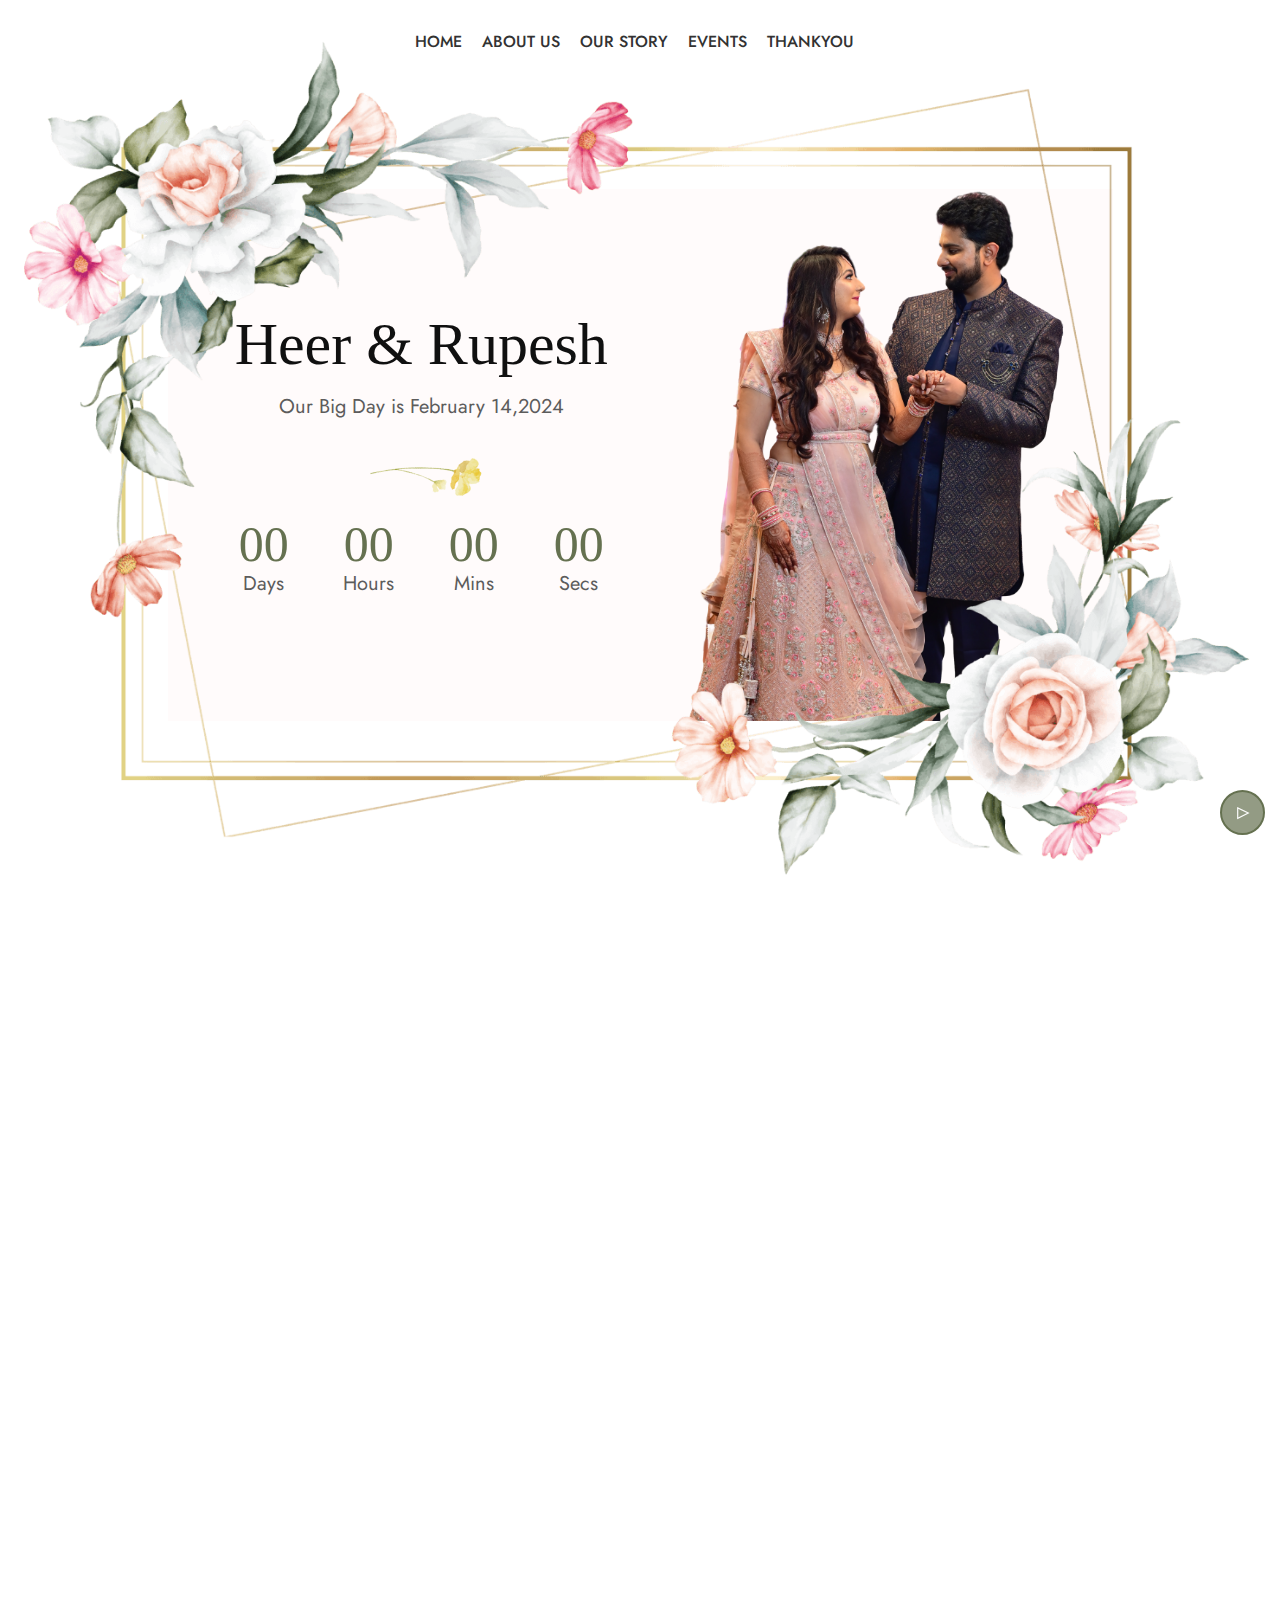
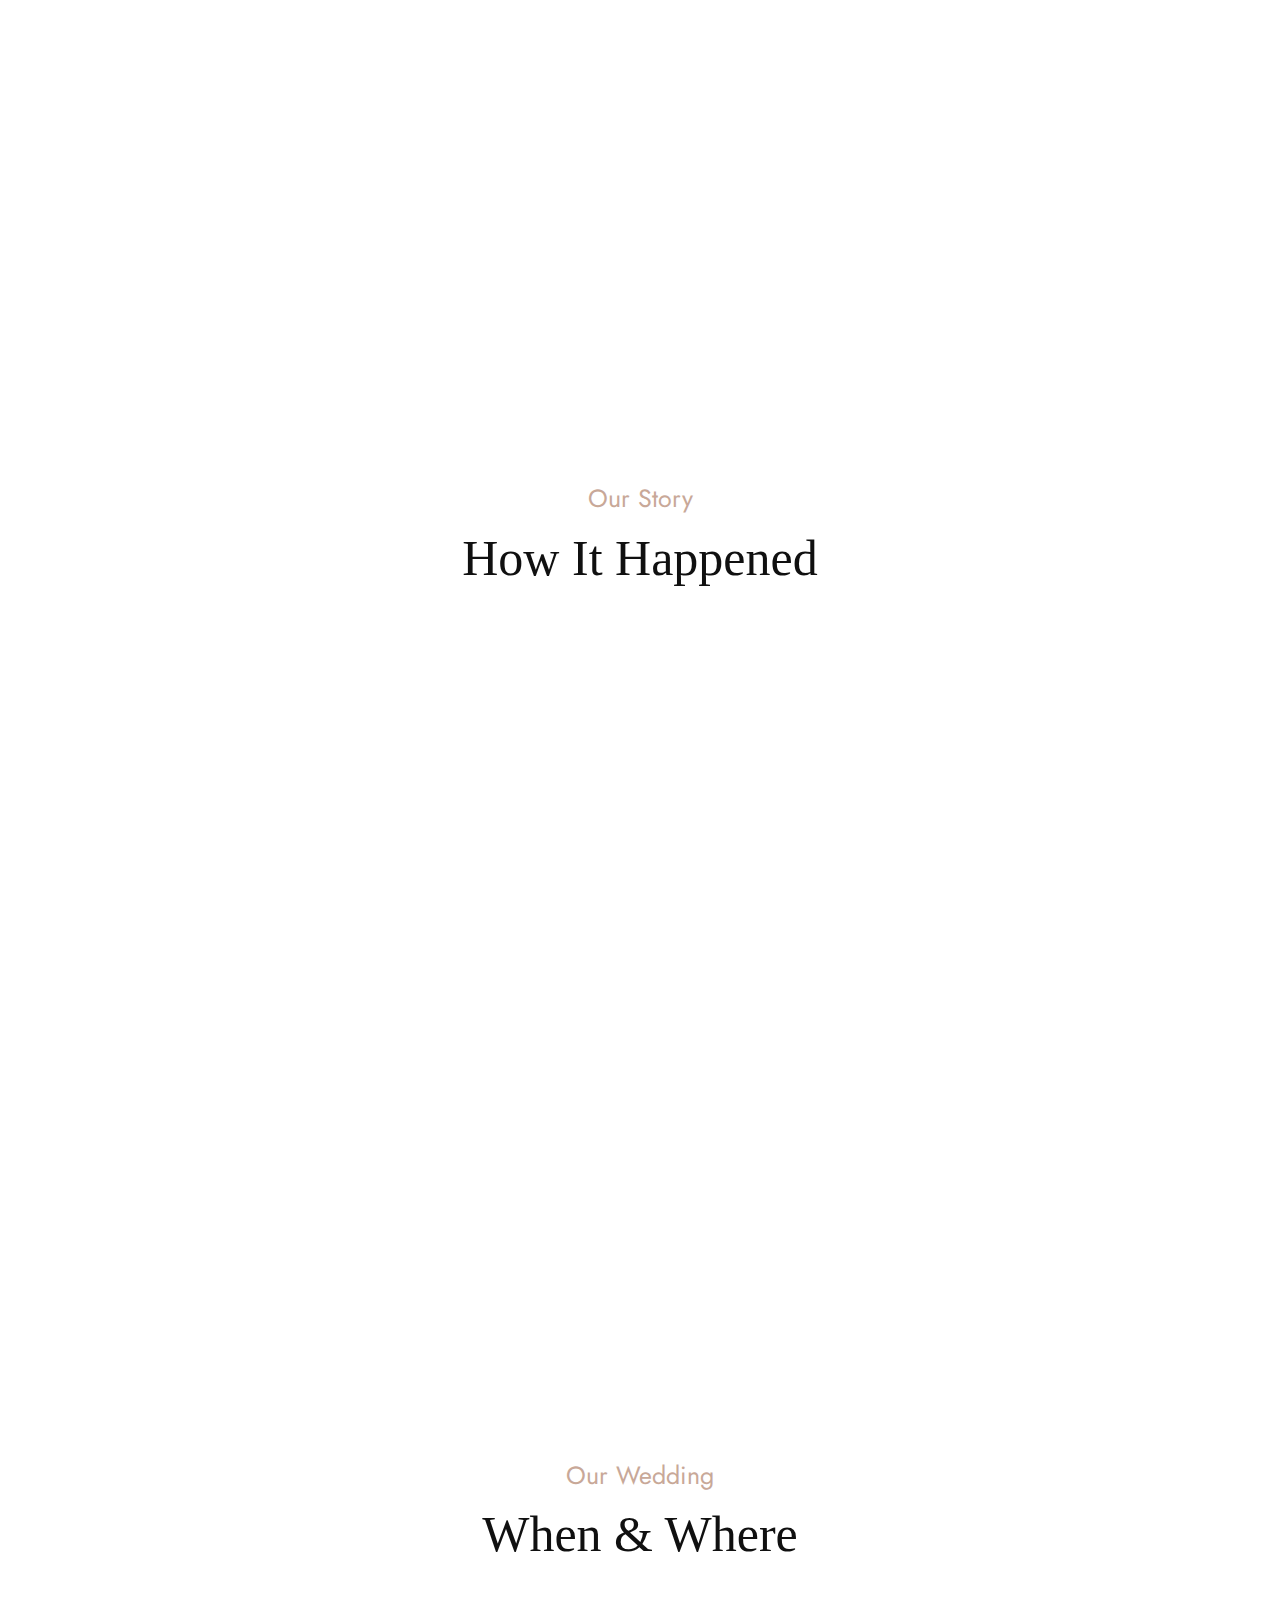
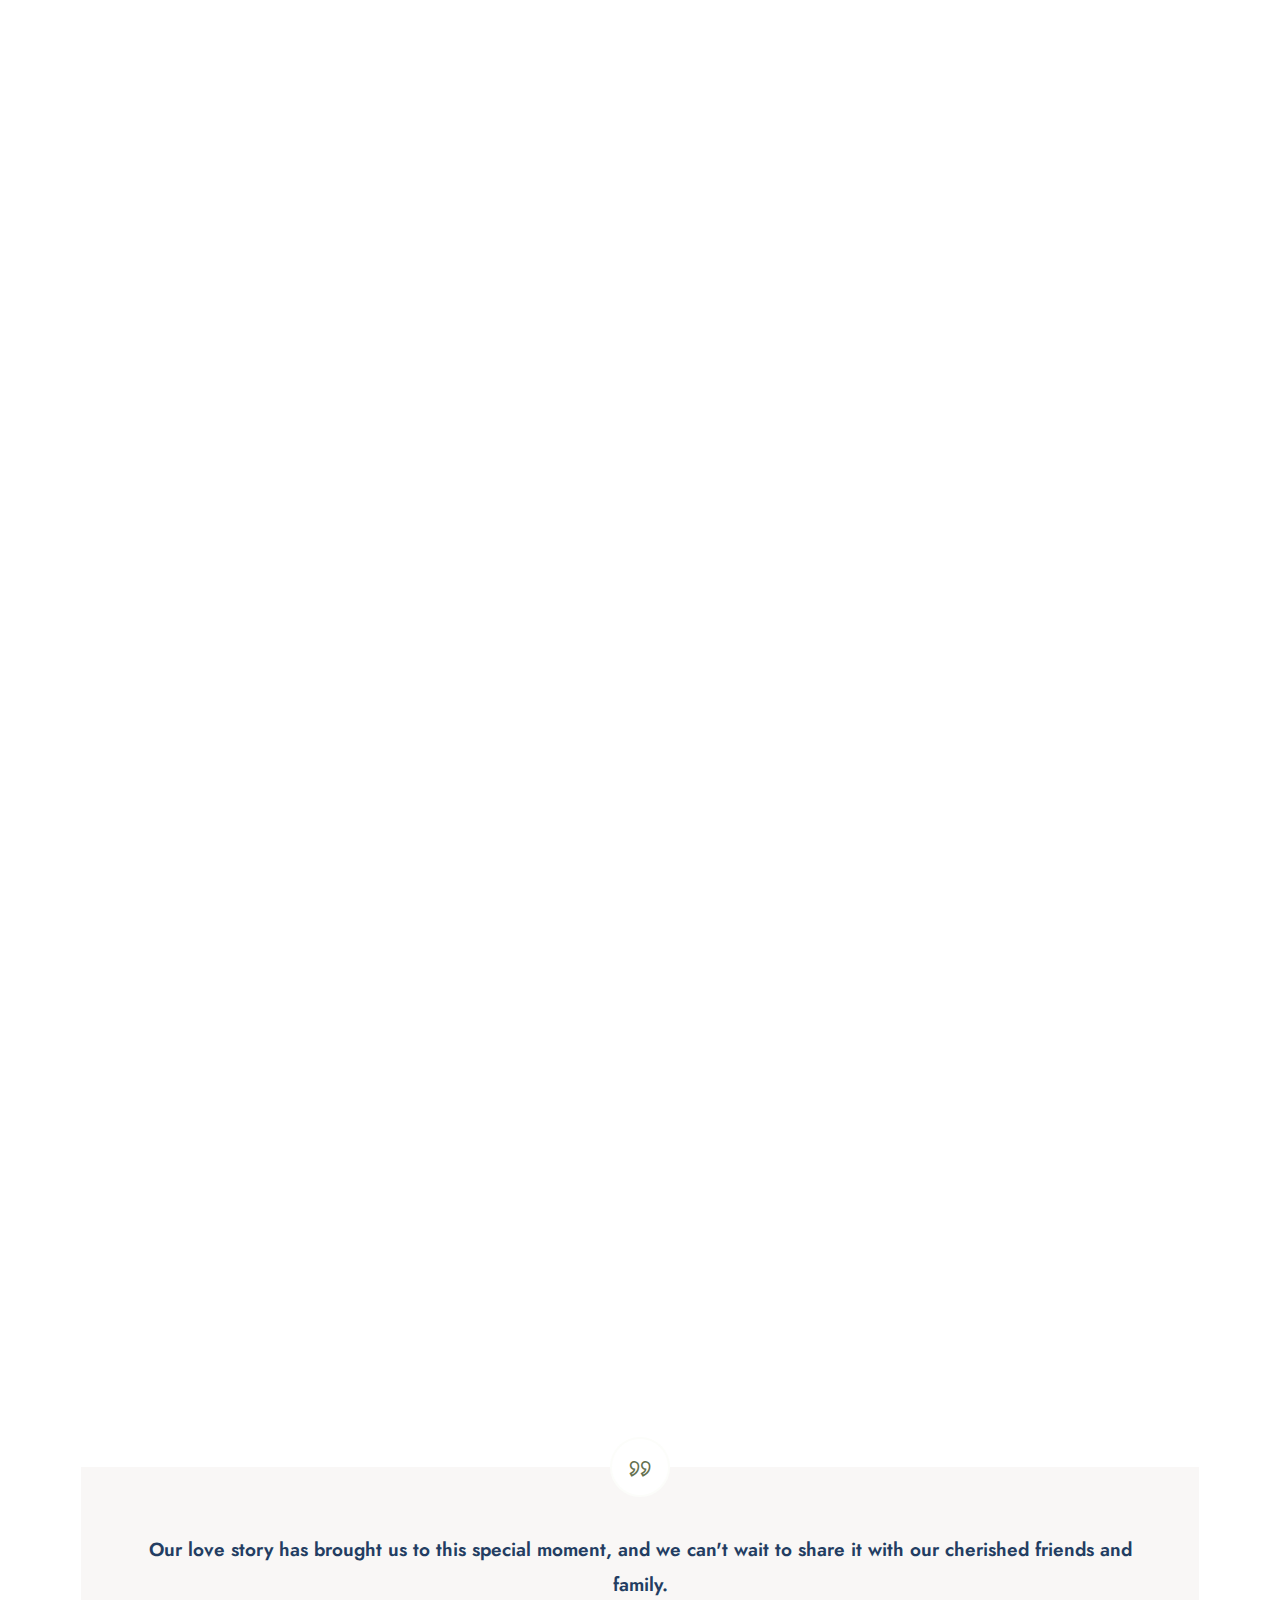
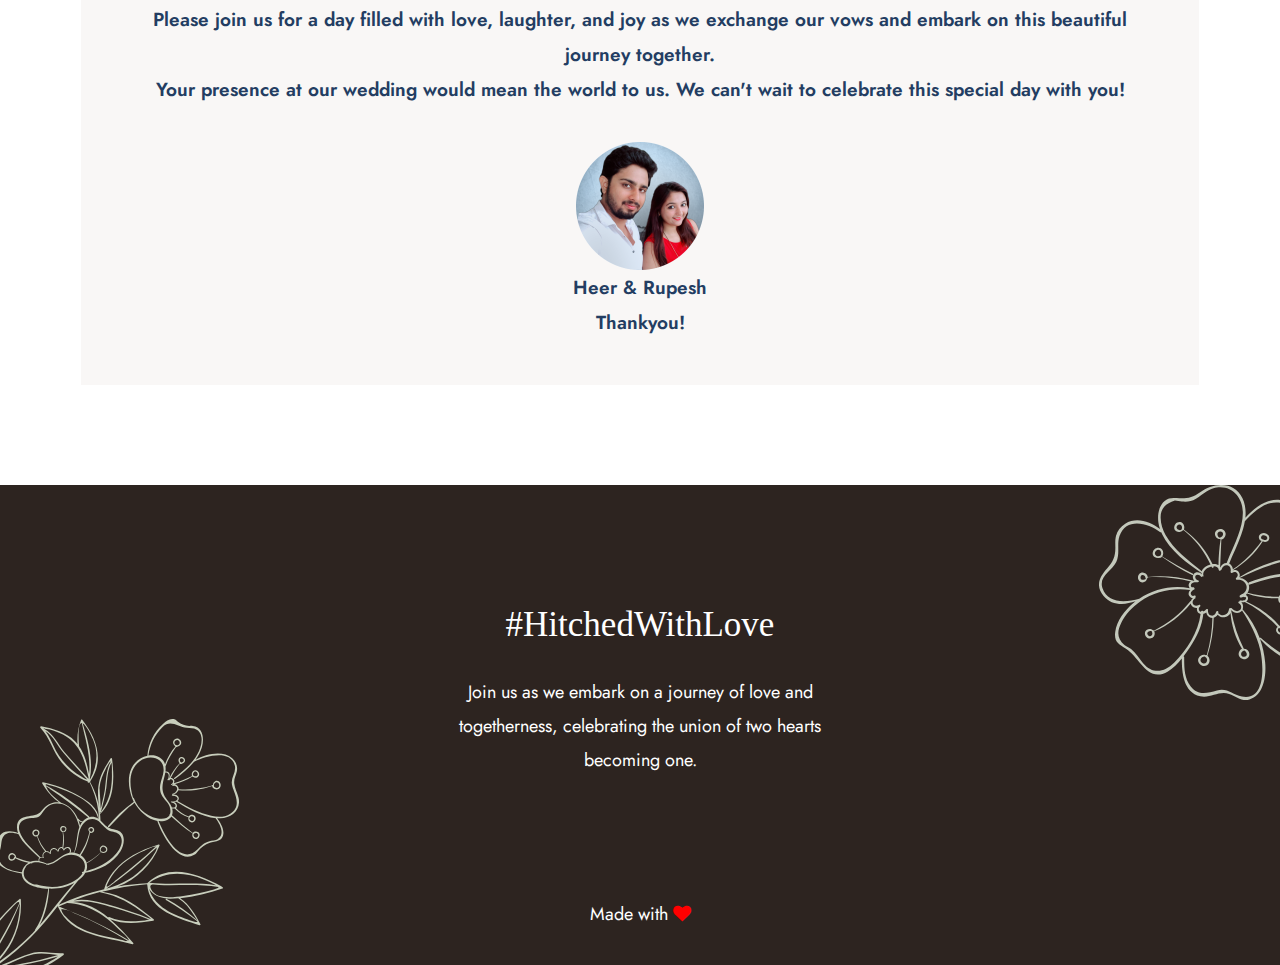
==== commit 392277af: "chat and minor correction" ====
--- a/index.html
+++ b/index.html
@@ -1,539 +1,637 @@
 <!DOCTYPE html>
 <html lang="en">
-
-<head>
-    <meta charset="utf-8">
-    <meta http-equiv="X-UA-Compatible" content="IE=edge">
-    <meta name="viewport" content="width=device-width, initial-scale=1">
-    <link rel="shortcut icon" type="image/png" href="assets/images/favicon.png">
-    <meta name="description"
-         content="With the divine grace of the almighty, inviting you and your family to our wedding to be held on 14th February at Green Leaf Club, Rajkot from 5:00 PM onwards.">
-      <meta name="author" content="Rupesh and Heer">
-      <meta name="email" content="mail@rupesh.dev">
-      <meta name="copyright" content="Rupesh 2023" />
-      <meta property="og:type" content="website" />
-      <meta property="og:title" content="Heer Weds Rupesh | 14th Feb | Green Leaf Club, Rajkot" />
-      <meta property="og:description"
-         content="With the divine grace of the almighty, inviting you and your family to our wedding to be held on 14th February at Green Leaf Club, Rajkot from 5:00 PM onwards." />
-      <meta property="og:image" content="" />
-      <meta property="og:url" content="" />
-      <meta property="og:site_name" content="Heer Weds Rupesh | 14th Feb" />
-      <meta name="twitter:card" content="website">
-      <meta name="twitter:site" content="Heer Weds Rupesh | 14th Feb">
-      <meta name="twitter:title" content="Heer Weds Rupesh | 14th Feb">
-      <meta name="twitter:description"
-         content="With the divine grace of the almighty, inviting you and your family to our wedding to be held on 14th February at Green Leaf Club, Rajkot from 5:00 PM onwards.">
-     
+  <head>
+    <meta charset="utf-8" />
+    <meta http-equiv="X-UA-Compatible" content="IE=edge" />
+    <meta name="viewport" content="width=device-width, initial-scale=1" />
+    <link
+      rel="shortcut icon"
+      type="image/png"
+      href="assets/images/favicon.png"
+    />
+    <meta
+      name="description"
+      content="With the divine grace of the almighty, inviting you and your family to our wedding to be held on 14th February at Green Leaf Club, Rajkot from 5:00 PM onwards."
+    />
+    <meta name="author" content="Rupesh and Heer" />
+    <meta name="email" content="mail@rupesh.dev" />
+    <meta name="copyright" content="Rupesh 2023" />
+    <meta property="og:type" content="website" />
+    <meta
+      property="og:title"
+      content="Heer Weds Rupesh | 14th Feb | Green Leaf Club, Rajkot"
+    />
+    <meta
+      property="og:description"
+      content="With the divine grace of the almighty, inviting you and your family to our wedding to be held on 14th February at Green Leaf Club, Rajkot from 5:00 PM onwards."
+    />
+    <meta property="og:image" content="" />
+    <meta property="og:url" content="" />
+    <meta property="og:site_name" content="Heer Weds Rupesh | 14th Feb" />
+    <meta name="twitter:card" content="website" />
+    <meta name="twitter:site" content="Heer Weds Rupesh | 14th Feb" />
+    <meta name="twitter:title" content="Heer Weds Rupesh | 14th Feb" />
+    <meta
+      name="twitter:description"
+      content="With the divine grace of the almighty, inviting you and your family to our wedding to be held on 14th February at Green Leaf Club, Rajkot from 5:00 PM onwards."
+    />
+
     <title>HeerWedsRupesh | 14th Feb</title>
 
-    <link href="assets/css/themify-icons.css" rel="stylesheet">
-    <link href="assets/css/font-awesome.min.css" rel="stylesheet">
-    <link href="assets/css/flaticon.css" rel="stylesheet">
-    <link href="assets/css/bootstrap.min.css" rel="stylesheet">
-    <link href="assets/css/animate.css" rel="stylesheet">
-    <link href="assets/css/owl.carousel.css" rel="stylesheet">
-    <link href="assets/css/owl.theme.css" rel="stylesheet">
-    <link href="assets/css/slick.css" rel="stylesheet">
-    <link href="assets/css/slick-theme.css" rel="stylesheet">
-    <link href="assets/css/swiper.min.css" rel="stylesheet">
-    <link href="assets/css/nice-select.css" rel="stylesheet">
-    <link href="assets/css/owl.transitions.css" rel="stylesheet">
-    <link href="assets/css/magnific-popup.css" rel="stylesheet">
-    <link href="assets/css/jquery.fancybox.css" rel="stylesheet">
-    <link href="assets/css/odometer-theme-default.css" rel="stylesheet">
-    <link href="assets/css/jquery-ui.css" rel="stylesheet">
-    <link href="assets/sass/style.css" rel="stylesheet">
-    <link type="text/css" rel="stylesheet" media="screen" href="assets/css/jquery-sakura.min.css" />
-</head>
-
-<body>
-
+    <link href="assets/css/themify-icons.css" rel="stylesheet" />
+    <link href="assets/css/font-awesome.min.css" rel="stylesheet" />
+    <link href="assets/css/flaticon.css" rel="stylesheet" />
+    <link href="assets/css/bootstrap.min.css" rel="stylesheet" />
+    <link href="assets/css/animate.css" rel="stylesheet" />
+    <link href="assets/css/owl.carousel.css" rel="stylesheet" />
+    <link href="assets/css/owl.theme.css" rel="stylesheet" />
+    <link href="assets/css/slick.css" rel="stylesheet" />
+    <link href="assets/css/slick-theme.css" rel="stylesheet" />
+    <link href="assets/css/swiper.min.css" rel="stylesheet" />
+    <link href="assets/css/nice-select.css" rel="stylesheet" />
+    <link href="assets/css/owl.transitions.css" rel="stylesheet" />
+    <link href="assets/css/magnific-popup.css" rel="stylesheet" />
+    <link href="assets/css/jquery.fancybox.css" rel="stylesheet" />
+    <link href="assets/css/odometer-theme-default.css" rel="stylesheet" />
+    <link href="assets/css/jquery-ui.css" rel="stylesheet" />
+    <link href="assets/sass/style.css" rel="stylesheet" />
+    <link
+      type="text/css"
+      rel="stylesheet"
+      media="screen"
+      href="assets/css/jquery-sakura.min.css"
+    />
+  </head>
+
+  <body>
     <!-- start page-wrapper -->
     <div class="page-wrapper">
-        <!-- start preloader -->
-        <div class="preloader">
-            <div class="vertical-centered-box">
-                <div class="content">
-                    <div class="loader-circle"></div>
-                    <div class="loader-line-mask">
-                        <div class="loader-line"></div>
-                    </div>
-                    <img src="assets/images/preloader.gif" alt="">
-                </div>
-            </div>
-        </div>
-        <!-- end preloader -->
-
-        <!-- Start header -->
-        <header id="header">
-            <div class="wpo-site-header">
-                <nav class="navigation navbar navbar-expand-lg navbar-light">
-                    <div class="container-fluid">
-                        <div class="row align-items-center">
-                            <div class="col-lg-3 col-md-3 col-3 d-lg-none dl-block">
-                                <div class="mobail-menu">
-                                    <button type="button" class="navbar-toggler open-btn">
-                                        <span class="sr-only">Toggle navigation</span>
-                                        <span class="icon-bar first-angle"></span>
-                                        <span class="icon-bar middle-angle"></span>
-                                        <span class="icon-bar last-angle"></span>
-                                    </button>
-                                </div>
-                            </div>
-                            <div class="col-lg-2 col-md-6 col-6">
-                                <div class="navbar-header">
-                                    <a class="navbar-brand" href="index.html"></a>
-                                </div>
-                            </div>
-                            <div class="col-lg-8 col-md-1 col-1">
-                                <div id="navbar" class="collapse navbar-collapse navigation-holder">
-                                    <button class="menu-close"><i class="ti-close"></i></button>
-                                    <ul class="nav navbar-nav mb-2 mb-lg-0">
-                                        <li><a href="#home">Home</a></li>
-                                        <li><a href="#couple">About Us</a></li>
-                                        <li><a href="#story">Our Story</a></li>
-                                        <li><a href="#event">Events</a></li>
-                                        <li><a href="#note">Thankyou</a></li>
-                                    </ul>
-
-                                </div><!-- end of nav-collapse -->
-                            </div>
-
-                    </div><!-- end of container -->
-                </nav>
-            </div>
-        </header>
-        <!-- end of header -->
-        
-
-        <!-- start of hero -->
-
-        <section class="static-hero-s5" id="home">
-            <div class="hero-container">
-                <div class="hero-inner">
-                    <div class="container-fluid">
-                        <div class="hero-inner-wrap">
-                            <div class="row align-items-center">
-                                <div class="col col-xl-6 col-lg-6 col-12">
-                                    <div class="wpo-static-hero-inner">
-                                        <div class="slide-title wow fadeInUp" data-wow-duration="1500ms">
-                                            <span class="extra-space"><br><br><br><br><br></span>
-                                            <h2>Heer & Rupesh</h2>
-                                        </div>
-                                        <div data-swiper-parallax="400" class="slide-text wow fadeInUp"
-                                            data-wow-duration="1600ms">
-                                            <p>Our Big Day is February 14,2024</p>
-                                        </div>
-                                        <span class="shape wow fadeInUp" data-wow-duration="1400ms"><img
-                                                src="assets/images/slider/date-shape.png" alt=""> </span>
-                                        <div class="wpo-wedding-date wow fadeInUp" data-wow-duration="1700ms">
-                                            <div class="clock-grids">
-                                                <div id="clock"></div>
-                                            </div>
-                                        </div>
-                                        <div class="clearfix"></div>
-                                    </div>
-                                </div>
-                                <div class="col col-xl-6 col-lg-6 col-12">
-                                    <div class="wpo-hero-img">
-                                        <img src="assets/images/test1.png" alt="">
-                                        <span class="extra-space"><br><br><br></span>
-                                    </div>
-                                   
-                                </div>
-                            </div>
+      <!-- start preloader -->
+      <div class="preloader">
+        <div class="vertical-centered-box">
+          <div class="content">
+            <div class="loader-circle"></div>
+            <div class="loader-line-mask">
+              <div class="loader-line"></div>
+            </div>
+            <img src="assets/images/preloader.gif" alt="" />
+          </div>
+        </div>
+      </div>
+      <!-- end preloader -->
+
+      <!-- Start header -->
+      <header id="header">
+        <div class="wpo-site-header">
+          <nav class="navigation navbar navbar-expand-lg navbar-light">
+            <div class="container-fluid">
+              <div class="row align-items-center">
+                <div class="col-lg-3 col-md-3 col-3 d-lg-none dl-block">
+                  <div class="mobail-menu">
+                    <button type="button" class="navbar-toggler open-btn">
+                      <span class="sr-only">Toggle navigation</span>
+                      <span class="icon-bar first-angle"></span>
+                      <span class="icon-bar middle-angle"></span>
+                      <span class="icon-bar last-angle"></span>
+                    </button>
+                  </div>
+                </div>
+                <div class="col-lg-2 col-md-6 col-6">
+                  <div class="navbar-header">
+                    <a class="navbar-brand" href="index.html"></a>
+                  </div>
+                </div>
+                <div class="col-lg-8 col-md-1 col-1">
+                  <div
+                    id="navbar"
+                    class="collapse navbar-collapse navigation-holder"
+                  >
+                    <button class="menu-close"><i class="ti-close"></i></button>
+                    <ul class="nav navbar-nav mb-2 mb-lg-0">
+                      <li><a href="#home">Home</a></li>
+                      <li><a href="#couple">About Us</a></li>
+                      <li><a href="#story">Our Story</a></li>
+                      <li><a href="#event">Events</a></li>
+                      <li><a href="#note">Thankyou</a></li>
+                    </ul>
+                  </div>
+                  <!-- end of nav-collapse -->
+                </div>
+              </div>
+            </div>
+            <!-- end of container -->
+          </nav>
+        </div>
+      </header>
+      <!-- end of header -->
+
+      <!-- start of hero -->
+
+      <section class="static-hero-s5" id="home">
+        <div class="hero-container">
+          <div class="hero-inner">
+            <div class="container-fluid">
+              <div class="hero-inner-wrap">
+                <div class="row align-items-center">
+                  <div class="col col-xl-6 col-lg-6 col-12">
+                    <div class="wpo-static-hero-inner">
+                      <div
+                        class="slide-title wow fadeInUp"
+                        data-wow-duration="1500ms"
+                      >
+                        <span class="extra-space"
+                          ><br /><br /><br /><br /><br
+                        /></span>
+                        <h2>Heer & Rupesh</h2>
+                      </div>
+                      <div
+                        data-swiper-parallax="400"
+                        class="slide-text wow fadeInUp"
+                        data-wow-duration="1600ms"
+                      >
+                        <p>Our Big Day is February 14,2024</p>
+                      </div>
+                      <span
+                        class="shape wow fadeInUp"
+                        data-wow-duration="1400ms"
+                        ><img
+                          src="assets/images/slider/date-shape.png"
+                          alt=""
+                        />
+                      </span>
+                      <div
+                        class="wpo-wedding-date wow fadeInUp"
+                        data-wow-duration="1700ms"
+                      >
+                        <div class="clock-grids">
+                          <div id="clock"></div>
                         </div>
-                    </div>
-                </div>
-                <div class="shape-frame">
-                    <img src="assets/images/slider/frame.png" alt="">
-                </div>
-
-                <div class="top-left-decoration ">
-                    <img src="assets/images/slider/frame-left.png" alt="">
-                </div>
-                <div class="top-right-decoration ">
-                    <img src="assets/images/slider/frame-right.png" alt="">
-                </div>
-
-                <div class="top-bottom-right-decoration ">
-                    <img src="assets/images/slider/frame-bottom-right.png" alt="">
-                </div>
-
-                <div class="top-bottom-left-decoration ">
-                    <img src="assets/images/slider/frame-bottom-left.png" alt="">
-                </div>
-
-            </div>
-        </section>
-        <!-- end of hero slider -->
-        <!-- start wpo-wedding-countdown -->
-        <section class="wpo-wedding-countdown-s2 section-padding">
-            <h2 class="hidden">countdown</h2>
-            <div class="container">
-                <div class="row wow fadeInUp" data-wow-duration="1600ms">
-                    <div class="col col-xs-12">
-                        <div class="clock-grids">
-                            <div id="clock2"></div>
-                        </div>
-                    </div>
-                </div>
-            </div> <!-- end container -->
-        </section>
-        <!-- end wpo-wedding-countdown -->
-        <!-- start wpo-couple-section -->
-        <section class="wpo-couple-section-s6 section-padding" id="couple">
-            <div class="container">
-                <div class="couple-area clearfix">
-                    <div class="row align-items-center">
-                        <div class="col col-xl-3 col-lg-4 col-12">
-                            <div class="text-grid wow fadeInLeftSlow" data-wow-duration="800ms">
-                                <h3>Rupesh Ranjan</h3>
-                                <p>A tech enthusiast, always buzzing with software excitement and big plans. Shy with strangers, but once you're in his inner circle, get ready for some fun! 👨‍💻📸📱😎</p>
-                                <div class="social">
-                                    <ul>
-                                        <li><a href="#"><i class="ti-facebook"></i></a></li>
-                                        <li><a href="#"><i class="ti-twitter-alt"></i></a></li>
-                                        <li><a href="#"><i class="ti-instagram"></i></a></li>
-                                    </ul>
-                                </div>
-                            </div>
-                        </div>
-                        <div class="col col-xl-6 col-lg-4 col-12">
-                            <div class="middle-couple-pic-wrap">
-                                <div class="middle-couple-pic wow zoomIn" data-wow-duration="1000ms">
-                                    <div class="middle-couple-pic-inner">
-                                        <img src="assets/images/couple/7.jpg" alt="">
-                                    </div>
-                                    <div class="couple-shape"><img src="assets/images/couple/couple-shape2.png" alt=""></div>
-                                </div>
-                            </div>
-                        </div>
-                        <div class="col col-xl-3 col-lg-4 col-12">
-                            <div class="text-grid wow fadeInRightSlow" data-wow-duration="800ms">
-                                <h3>Hiral Shah</h3>
-                                <p>Software engineer by profession who gets tear up during movies and gets all bubbly over simple joys like rain, chocolates, or a hot cup of tea! 🍫☔☕😊
-                                </p>
-                                <div class="social">
-                                    <ul>
-                                        <li><a href="#"><i class="ti-facebook"></i></a></li>
-                                        <li><a href="#"><i class="ti-twitter-alt"></i></a></li>
-                                        <li><a href="#"><i class="ti-instagram"></i></a></li>
-                                    </ul>
-                                </div>
-                            </div>
-                        </div>
-                    </div>
-                </div>
-            </div> <!-- end container -->
-        </section>
-        <!-- end wpo-couple-section -->
-
-        <!-- start wpo-story-section -->
-        <section class="wpo-story-section-s6 section-padding" id="story">
-            <div class="container">
-                <div class="wpo-section-title">
-                    <span>Our Story</span>
-                    <h2>How It Happened</h2>
-                </div>
-                <div class="wpo-story-wrap">
-                    <div class="row">
-                        <div class="col col-lg-4 col-md-6 col-12">
-                            <div class="wpo-story-item wow fadeInUp" data-wow-duration="1000ms">
-                                <div class="wpo-story-img">
-                                    <div class="wpo-story-img-inner">
-                                        <img src="assets/images/story/4.png" alt="">
-                                    </div>
-                                    <div class="flower-shape">
-                                        <img src="assets/images/story/story-shape.png" alt="">
-                                    </div>
-                                </div>
-                                <div class="wpo-story-content">
-                                    <span>21 July, 2017</span>
-                                    <h2>How we meet</h2>
-                                    <p>Our story began in Bangalore, where we both landed jobs at LG Soft after acing our campus interviews. From being colleagues,  our friendship took root, making those early days at work memorable.</p>
-                                </div>
-                            </div>
-                        </div>
-                        <div class="col col-lg-4 col-md-6 col-12">
-                            <div class="wpo-story-item wow fadeInUp" data-wow-duration="1200ms">
-                                <div class="wpo-story-img">
-                                    <div class="wpo-story-img-inner">
-                                        <img src="assets/images/story/5.png" alt="">
-                                    </div>
-                                    <div class="flower-shape">
-                                        <img src="assets/images/story/story-shape.png" alt="">
-                                    </div>
-                                </div>
-                                <div class="wpo-story-content">
-                                    <span>27 Dec, 2021</span>
-                                    <h2>He proposed, I said yes</h2>
-                                    <p>In the snow-covered beauty of Manali, he popped the question, and I happily said yes! It was hands down the best day of our lives, filled with love and snowflakes.</p>
-                                </div>
-                            </div>
-                        </div>
-                        <div class="col col-lg-4 col-md-6 col-12">
-                            <div class="wpo-story-item wow fadeInUp" data-wow-duration="1400ms">
-                                <div class="wpo-story-img">
-                                    <div class="wpo-story-img-inner">
-                                        <img src="assets/images/story/6.png" alt="">
-                                    </div>
-                                    <div class="flower-shape">
-                                        <img src="assets/images/story/story-shape.png" alt="">
-                                    </div>
-                                </div>
-                                <div class="wpo-story-content">
-                                    <span> 30 Jan, 2023</span>
-                                    <h2>Our Engagement Day</h2>
-                                    <p>After meeting each other's families, we got engaged surrounded by our loved ones' blessings and smiles. It was a heartwarming moment that we'll cherish forever.</p>
-                                </div>
-                            </div>
-                        </div>
-                    </div>
-                </div>
-            </div> <!-- end container -->
-        </section>
-        <!-- end story-section -->
-
-                <!-- start wpo-event-section -->
-                <section class="wpo-event-section section-padding" id="event">
-                    <div class="container">
-                        <div class="wpo-section-title">
-                            <span>Our Wedding</span>
-                            <h2>When & Where</h2>
-                        </div>
-                        <div class="wpo-event-wrap">
-                            <div class="row">
-                                <div class="col col-lg-4 col-md-6 col-12">
-                                    <div class="wpo-event-item wow fadeInUp" data-wow-duration="1000ms">
-                                        <div class="wpo-event-img">
-                                            <div class="wpo-event-img-inner">
-                                                <img src="assets/images/event/mehndi.png" alt="">
-                                            </div>
-                                        </div>
-                                        <div class="wpo-event-text">
-                                            <div class="title">
-                                                <h2>Mehendi ke Rang</h2>
-                                            </div>
-                                            <ul>
-                                                <li>Monday, 12 Feb. 2024 <br>
-                                                    1:00 PM – 2:30 PM</li>
-                                                <li>Sharda Villa, Rajkot</li>
-                                                <li> <a class="popup-gmaps"
-                                                        href="https://www.google.com/maps/embed?pb=!1m18!1m12!1m3!1d3691.6569697328687!2d70.80802987613112!3d22.290980379693302!2m3!1f0!2f0!3f0!3m2!1i1024!2i768!4f13.1!3m3!1m2!1s0x3959cbd363132a35%3A0x27e9e5e203531eba!2sShardaVilla!5e0!3m2!1sen!2sin!4v1696078904737!5m2!1sen!2sin">See
-                                                        Location</a></li>
-                                            </ul>
-                                        </div>
-                                    </div>
-                                </div>
-                                <div class="col col-lg-4 col-md-6 col-12">
-                                    <div class="wpo-event-item wow fadeInUp" data-wow-duration="1200ms">
-                                        <div class="wpo-event-img">
-                                            <div class="wpo-event-img-inner">
-                                                <img src="assets/images/event/haldi.png" alt="">
-                                            </div>
-                                        </div>
-                                        <div class="wpo-event-text">
-                                            <div class="title">
-                                                <h2>Phoolon ki Haldi</h2>
-                                            </div>
-                                            <ul>
-                                                <li>Tuesday, 13 Feb. 2024 <br>
-                                                    10:00 AM – 12:30 PM</li>
-                                                <li>Green Leaf Club, Rajkot</li>
-                                                <li> <a class="popup-gmaps"
-                                                        href="https://www.google.com/maps/embed?pb=!1m18!1m12!1m3!1d7681241.480684025!2d69.27161904428111!3d19.940993319135586!2m3!1f0!2f0!3f0!3m2!1i1024!2i768!4f13.1!3m3!1m2!1s0x3959c99bb2bf284f%3A0x6d892d98b39f4440!2sGreen%20Leaf%20Club%20-%20Rajkot!5e0!3m2!1sen!2sin!4v1696077625855!5m2!1sen!2sin">See
-                                                        Location</a></li>
-                                            </ul>
-                                        </div>
-                                    </div>
-                                </div>
-                                <div class="col col-lg-4 col-md-6 col-12">
-                                    <div class="wpo-event-item wow fadeInUp" data-wow-duration="1400ms">
-                                        <div class="wpo-event-img">
-                                            <div class="wpo-event-img-inner">
-                                                <img src="assets/images/event/dj.png" alt="">
-                                            </div>
-                                        </div>
-                                        <div class="wpo-event-text">
-                                            <div class="title">
-                                                <h2>Dandiya Night</h2>
-                                            </div>
-                                            <ul>
-                                                <li>Tuesday, 13 Feb. 2024 <br>
-                                                    8:00 PM – 10:00 PM</li>
-                                                <li>Green Leaf Club, Rajkot</li>
-                                                <li> <a class="popup-gmaps"
-                                                        href="https://www.google.com/maps/embed?pb=!1m18!1m12!1m3!1d7681241.480684025!2d69.27161904428111!3d19.940993319135586!2m3!1f0!2f0!3f0!3m2!1i1024!2i768!4f13.1!3m3!1m2!1s0x3959c99bb2bf284f%3A0x6d892d98b39f4440!2sGreen%20Leaf%20Club%20-%20Rajkot!5e0!3m2!1sen!2sin!4v1696077625855!5m2!1sen!2sin">See
-                                                        Location</a></li>
-                                            </ul>
-                                        </div>
-                                    </div>
-                                </div>
-                            </div>
-                            <br>
-                            <div class="row">
-                                <div class="col col-lg-6 col-md-6 col-12">
-                                    <div class="wpo-event-item wow fadeInUp" data-wow-duration="1000ms">
-                                        <div class="wpo-event-img">
-                                            <div class="wpo-event-img-inner">
-                                                <img src="assets/images/event/shadi.png" alt="">
-                                            </div>
-                                        </div>
-                                        <div class="wpo-event-text">
-                                            <div class="title">
-                                                <h2>Din Shagna Da</h2>
-                                            </div>
-                                            <ul>
-                                                <li>Tuesday, 14 Feb. 2024 <br>
-                                                    3:00 PM – 7:00 PM</li>
-                                                <li>Green Leaf Club, Rajkot</li>
-                                                <li> <a class="popup-gmaps"
-                                                        href="https://www.google.com/maps/embed?pb=!1m18!1m12!1m3!1d7681241.480684025!2d69.27161904428111!3d19.940993319135586!2m3!1f0!2f0!3f0!3m2!1i1024!2i768!4f13.1!3m3!1m2!1s0x3959c99bb2bf284f%3A0x6d892d98b39f4440!2sGreen%20Leaf%20Club%20-%20Rajkot!5e0!3m2!1sen!2sin!4v1696077625855!5m2!1sen!2sin">See
-                                                        Location</a></li>
-                                            </ul>
-                                        </div>
-                                    </div>
-                                </div>
-                                <div class="col col-lg-6 col-md-6 col-12">
-                                    <div class="wpo-event-item wow fadeInUp" data-wow-duration="1200ms">
-                                        <div class="wpo-event-img">
-                                            <div class="wpo-event-img-inner">
-                                                <img src="assets/images/event/reception.png" alt="">
-                                            </div>
-                                        </div>
-                                        <div class="wpo-event-text">
-                                            <div class="title">
-                                                <h2>Shaam Shandaar</h2>
-                                            </div>
-                                            <ul>
-                                                <li>Monday, 19 Feb. 2024 <br>
-                                                    7:00 PM – 10:00 PM</li>
-                                                <li>Sarita Residency, Ayodhya</li>
-                                                <li> <a class="popup-gmaps"
-                                                        href="https://www.google.com/maps/embed?pb=!1m18!1m12!1m3!1d3562.2008500971638!2d82.10419687624398!3d26.769866876732678!2m3!1f0!2f0!3f0!3m2!1i1024!2i768!4f13.1!3m3!1m2!1s0x399a050e9a3b1e6d%3A0x3756fb07182cfed2!2sSarita%20Residency!5e0!3m2!1sen!2sin!4v1696078946474!5m2!1sen!2sin">See
-                                                        Location</a></li>
-                                            </ul>
-                                        </div>
-                                    </div>
-                                </div>
-                            </div>
-
-
-
-                        </div>
-        
-                    </div> <!-- end container -->
-                </section>
-                <!-- end wpo-event-section -->
-
-
-        <section class="wpo-blog-single-section wpo-blog-single-left-sidebar-section section-padding" id="note">
-            <div class="container">
-                <div class="row">
-                    <div class="col col-lg-12 col-12">
-
-                            <div class="post format-standard-image">
-                            
-                              
-
-                                <blockquote>
-                                     Can't wait to celebrate auspicious moment of our family with you!<br>
-                                        Just a ping away for any queries: +91 7729071195
-                                        <br><br>
-                                        Join us in our happiness!
-
-                                        <br><br>
-
-                                        <div class="wpo-testimonial-text-btm">
-                                            <div class="tsm-img">
-                                                <img src="assets/images/profile-pic.png" alt="">
-                                            </div>
-                                            <span>Heer & Rupesh</span><br>
-                                            <span>Thankyou!</span>
-                                        </div>
-
-
-                                </blockquote>
-
-
-                          
-    
-
-                             </div>
-
-                            
-                    </div>
-                </div>
-            </div> <!-- end container -->
-        </section>
-        <!-- end wpo-blog-single-section -->
-
-
-
-
-
-        <!-- start of wpo-site-footer-section -->
-        <footer class="wpo-site-footer-s2">
-
-            <div class="wpo-upper-footer">
-                <div class="container">
-                    <div class="row align-items-center">
-                        <div class="col col-xl-12 col-lg-12 col-md-12 col-sm-12 col-12">
-                            <div class="widget about-widget">
-                                <div class="logo widget-title">
-                                    <a class="logo" href="index.html">Wedding</a>
-                                </div>
-                                <p>We can’t wait to see all of our beloved friends
-                                    and relative s at our wedding.</p>
-                                <ul>
-                                    <li>
-                                        <a href="#">
-                                            <i class="ti-facebook"></i>
-                                        </a>
-                                    </li>
-                                    <li>
-                                        <a href="#">
-                                            <i class="ti-twitter-alt"></i>
-                                        </a>
-                                    </li>
-                                    <li>
-                                        <a href="#">
-                                            <i class="ti-instagram"></i>
-                                        </a>
-                                    </li>
-                                </ul>
-                            </div>
-                        </div>
-                    </div>
-                </div> <!-- end container -->
-            </div>
-            <div class="wpo-lower-footer">
-                <div class="container">
-                    <div class="row">
-                        <div class="col col-xs-12">
-                            <p >
-
-                                Made with <i style="color:red;"     class="trm-accent-color fa fa-heart"></i>
-                            </p>
-                        </div>
-                    </div>
-                </div>
-            </div>
-            <div class="ft-shape-1">
-                <img src="assets/images/footer-shape-1.svg" alt="">
-            </div>
-            <div class="ft-shape-2">
-                <img src="assets/images/footer-shape-2.svg" alt="">
-            </div>
-        </footer>
-        <!-- end of wpo-site-footer-section -->
-
-        <div class="play-btn" onclick="PlayMusic()">
-            <i id="play-music" class="ti-control-play" ></i>
-            <audio src="assets/mp3/song.mp3" id="my_audio" loop="loop"></audio>
-        </div>
-
+                      </div>
+                      <div class="clearfix"></div>
+                    </div>
+                  </div>
+                  <div class="col col-xl-6 col-lg-6 col-12">
+                    <div class="wpo-hero-img">
+                      <img src="assets/images/test1.png" alt="" />
+                      <span class="extra-space"><br /><br /><br /></span>
+                    </div>
+                  </div>
+                </div>
+              </div>
+            </div>
+          </div>
+          <div class="shape-frame">
+            <img src="assets/images/slider/frame.png" alt="" />
+          </div>
+
+          <div class="top-left-decoration">
+            <img src="assets/images/slider/frame-left.png" alt="" />
+          </div>
+          <div class="top-right-decoration">
+            <img src="assets/images/slider/frame-right.png" alt="" />
+          </div>
+
+          <div class="top-bottom-right-decoration">
+            <img src="assets/images/slider/frame-bottom-right.png" alt="" />
+          </div>
+
+          <div class="top-bottom-left-decoration">
+            <img src="assets/images/slider/frame-bottom-left.png" alt="" />
+          </div>
+        </div>
+      </section>
+      <!-- end of hero slider -->
+      <!-- start wpo-wedding-countdown -->
+      <section class="wpo-wedding-countdown-s2 section-padding">
+        <h2 class="hidden">countdown</h2>
+        <div class="container">
+          <div class="row wow fadeInUp" data-wow-duration="1600ms">
+            <div class="col col-xs-12">
+              <div class="clock-grids">
+                <div id="clock2"></div>
+              </div>
+            </div>
+          </div>
+        </div>
+        <!-- end container -->
+      </section>
+      <!-- end wpo-wedding-countdown -->
+      <!-- start wpo-couple-section -->
+      <section class="wpo-couple-section-s6 section-padding" id="couple">
+        <div class="container">
+          <div class="couple-area clearfix">
+            <div class="row align-items-center">
+              <div class="col col-xl-3 col-lg-4 col-12">
+                <div
+                  class="text-grid wow fadeInLeftSlow"
+                  data-wow-duration="800ms"
+                >
+                  <h3>Rupesh Ranjan</h3>
+                  <p>
+                    A tech enthusiast, always buzzing with software excitement
+                    and big plans. Shy with strangers, but once you're in his
+                    inner circle, get ready for some fun! 👨‍💻📸📱😎
+                  </p>
+                  <div class="social">
+                    <ul>
+                      <li>
+                        <a href="https://rupesh.dev/" target="_blank" rel="noopener noreferrer"><i class="ti-world"></i></a>
+                      </li>
+                      <li>
+                        <a href="https://www.instagram.com/rupesh_choudharyy/" target="_blank" rel="noopener noreferrer"><i class="ti-instagram"></i></a>
+                      </li>
+                    </ul>
+                  </div>
+                </div>
+              </div>
+              <div class="col col-xl-6 col-lg-4 col-12">
+                <div class="middle-couple-pic-wrap">
+                  <div
+                    class="middle-couple-pic wow zoomIn"
+                    data-wow-duration="1000ms"
+                  >
+                    <div class="middle-couple-pic-inner">
+                      <img src="assets/images/couple/7.jpg" alt="" />
+                    </div>
+                    <div class="couple-shape">
+                      <img
+                        src="assets/images/couple/couple-shape2.png"
+                        alt=""
+                      />
+                    </div>
+                  </div>
+                </div>
+              </div>
+              <div class="col col-xl-3 col-lg-4 col-12">
+                <div
+                  class="text-grid wow fadeInRightSlow"
+                  data-wow-duration="800ms"
+                >
+                  <h3>Hiral Shah</h3>
+                  <p>
+                    Software engineer by profession who gets tear up during
+                    movies and gets all bubbly over simple joys like rain,
+                    chocolates, or a hot cup of tea! 🍫☔☕😊
+                  </p>
+                  <div class="social">
+                    <ul>
+                      <li>
+                        <a href="https://www.instagram.com/_heer_shah/" target="_blank" rel="noopener noreferrer"><i class="ti-instagram"></i></a>
+                      </li>
+                      <li>
+                        <a href="https://ihiral.com/" target="_blank" rel="noopener noreferrer"><i class="ti-world"></i></a>
+                      </li>
+                    </ul>
+                  </div>
+                </div>
+              </div>
+            </div>
+          </div>
+        </div>
+        <!-- end container -->
+      </section>
+      <!-- end wpo-couple-section -->
+
+      <!-- start wpo-story-section -->
+      <section class="wpo-story-section-s6 section-padding" id="story">
+        <div class="container">
+          <div class="wpo-section-title">
+            <span>Our Story</span>
+            <h2>How It Happened</h2>
+          </div>
+          <div class="wpo-story-wrap">
+            <div class="row">
+              <div class="col col-lg-4 col-md-6 col-12">
+                <div
+                  class="wpo-story-item wow fadeInUp"
+                  data-wow-duration="1000ms"
+                >
+                  <div class="wpo-story-img">
+                    <div class="wpo-story-img-inner">
+                      <img src="assets/images/story/4.png" alt="" />
+                    </div>
+                    <div class="flower-shape">
+                      <img src="assets/images/story/story-shape.png" alt="" />
+                    </div>
+                  </div>
+                  <div class="wpo-story-content">
+                    <span>21 July, 2017</span>
+                    <h2>How we meet</h2>
+                    <p>
+                      Our story began in Bangalore, where we both landed jobs at
+                      LG Soft after acing our campus interviews. From being
+                      colleagues, our friendship took root, making those early
+                      days at work memorable.
+                    </p>
+                  </div>
+                </div>
+              </div>
+              <div class="col col-lg-4 col-md-6 col-12">
+                <div
+                  class="wpo-story-item wow fadeInUp"
+                  data-wow-duration="1200ms"
+                >
+                  <div class="wpo-story-img">
+                    <div class="wpo-story-img-inner">
+                      <img src="assets/images/story/5.png" alt="" />
+                    </div>
+                    <div class="flower-shape">
+                      <img src="assets/images/story/story-shape.png" alt="" />
+                    </div>
+                  </div>
+                  <div class="wpo-story-content">
+                    <span>27 Dec, 2021</span>
+                    <h2>He proposed, I said yes</h2>
+                    <p>
+                      In the snow-covered beauty of Manali, he popped the
+                      question, and I happily said yes! It was hands down the
+                      best day of our lives, filled with love and snowflakes.
+                    </p>
+                  </div>
+                </div>
+              </div>
+              <div class="col col-lg-4 col-md-6 col-12">
+                <div
+                  class="wpo-story-item wow fadeInUp"
+                  data-wow-duration="1400ms"
+                >
+                  <div class="wpo-story-img">
+                    <div class="wpo-story-img-inner">
+                      <img src="assets/images/story/6.png" alt="" />
+                    </div>
+                    <div class="flower-shape">
+                      <img src="assets/images/story/story-shape.png" alt="" />
+                    </div>
+                  </div>
+                  <div class="wpo-story-content">
+                    <span> 30 Jan, 2023</span>
+                    <h2>Our Engagement Day</h2>
+                    <p>
+                      After meeting each other's families, we got engaged
+                      surrounded by our loved ones' blessings and smiles. It was
+                      a heartwarming moment that we'll cherish forever.
+                    </p>
+                  </div>
+                </div>
+              </div>
+            </div>
+          </div>
+        </div>
+        <!-- end container -->
+      </section>
+      <!-- end story-section -->
+
+      <!-- start wpo-event-section -->
+      <section class="wpo-event-section section-padding" id="event">
+        <div class="container">
+          <div class="wpo-section-title">
+            <span>Our Wedding</span>
+            <h2>When & Where</h2>
+          </div>
+          <div class="wpo-event-wrap">
+            <div class="row">
+              <div class="col col-lg-4 col-md-6 col-12">
+                <div
+                  class="wpo-event-item wow fadeInUp"
+                  data-wow-duration="1000ms"
+                >
+                  <div class="wpo-event-img">
+                    <div class="wpo-event-img-inner">
+                      <img src="assets/images/event/mehndi.png" alt="" />
+                    </div>
+                  </div>
+                  <div class="wpo-event-text">
+                    <div class="title">
+                      <h2>Mehendi ke Rang</h2>
+                    </div>
+                    <ul>
+                      <li>
+                        Monday, 12 Feb. 2024 <br />
+                        1:00 PM – 2:30 PM
+                      </li>
+                      <li>Sharda Villa, Rajkot</li>
+                      <li>
+                        <a
+                          class="popup-gmaps"
+                          href="https://www.google.com/maps/embed?pb=!1m18!1m12!1m3!1d3691.6569697328687!2d70.80802987613112!3d22.290980379693302!2m3!1f0!2f0!3f0!3m2!1i1024!2i768!4f13.1!3m3!1m2!1s0x3959cbd363132a35%3A0x27e9e5e203531eba!2sShardaVilla!5e0!3m2!1sen!2sin!4v1696078904737!5m2!1sen!2sin"
+                          >See Location</a
+                        >
+                      </li>
+                    </ul>
+                  </div>
+                </div>
+              </div>
+              <div class="col col-lg-4 col-md-6 col-12">
+                <div
+                  class="wpo-event-item wow fadeInUp"
+                  data-wow-duration="1200ms"
+                >
+                  <div class="wpo-event-img">
+                    <div class="wpo-event-img-inner">
+                      <img src="assets/images/event/haldi.png" alt="" />
+                    </div>
+                  </div>
+                  <div class="wpo-event-text">
+                    <div class="title">
+                      <h2>Phoolon ki Haldi</h2>
+                    </div>
+                    <ul>
+                      <li>
+                        Tuesday, 13 Feb. 2024 <br />
+                        10:00 AM – 12:30 PM
+                      </li>
+                      <li>Green Leaf Club, Rajkot</li>
+                      <li>
+                        <a
+                          class="popup-gmaps"
+                          href="https://www.google.com/maps/embed?pb=!1m18!1m12!1m3!1d7681241.480684025!2d69.27161904428111!3d19.940993319135586!2m3!1f0!2f0!3f0!3m2!1i1024!2i768!4f13.1!3m3!1m2!1s0x3959c99bb2bf284f%3A0x6d892d98b39f4440!2sGreen%20Leaf%20Club%20-%20Rajkot!5e0!3m2!1sen!2sin!4v1696077625855!5m2!1sen!2sin"
+                          >See Location</a
+                        >
+                      </li>
+                    </ul>
+                  </div>
+                </div>
+              </div>
+              <div class="col col-lg-4 col-md-6 col-12">
+                <div
+                  class="wpo-event-item wow fadeInUp"
+                  data-wow-duration="1400ms"
+                >
+                  <div class="wpo-event-img">
+                    <div class="wpo-event-img-inner">
+                      <img src="assets/images/event/dj.png" alt="" />
+                    </div>
+                  </div>
+                  <div class="wpo-event-text">
+                    <div class="title">
+                      <h2>Dandiya Night</h2>
+                    </div>
+                    <ul>
+                      <li>
+                        Tuesday, 13 Feb. 2024 <br />
+                        8:00 PM – 10:00 PM
+                      </li>
+                      <li>Green Leaf Club, Rajkot</li>
+                      <li>
+                        <a
+                          class="popup-gmaps"
+                          href="https://www.google.com/maps/embed?pb=!1m18!1m12!1m3!1d7681241.480684025!2d69.27161904428111!3d19.940993319135586!2m3!1f0!2f0!3f0!3m2!1i1024!2i768!4f13.1!3m3!1m2!1s0x3959c99bb2bf284f%3A0x6d892d98b39f4440!2sGreen%20Leaf%20Club%20-%20Rajkot!5e0!3m2!1sen!2sin!4v1696077625855!5m2!1sen!2sin"
+                          >See Location</a
+                        >
+                      </li>
+                    </ul>
+                  </div>
+                </div>
+              </div>
+            </div>
+            <br />
+            <div class="row">
+              <div class="col col-lg-6 col-md-6 col-12">
+                <div
+                  class="wpo-event-item wow fadeInUp"
+                  data-wow-duration="1000ms"
+                >
+                  <div class="wpo-event-img">
+                    <div class="wpo-event-img-inner">
+                      <img src="assets/images/event/shadi.png" alt="" />
+                    </div>
+                  </div>
+                  <div class="wpo-event-text">
+                    <div class="title">
+                      <h2>Din Shagna Da</h2>
+                    </div>
+                    <ul>
+                      <li>
+                        Tuesday, 14 Feb. 2024 <br />
+                        3:00 PM – 7:00 PM
+                      </li>
+                      <li>Green Leaf Club, Rajkot</li>
+                      <li>
+                        <a
+                          class="popup-gmaps"
+                          href="https://www.google.com/maps/embed?pb=!1m18!1m12!1m3!1d7681241.480684025!2d69.27161904428111!3d19.940993319135586!2m3!1f0!2f0!3f0!3m2!1i1024!2i768!4f13.1!3m3!1m2!1s0x3959c99bb2bf284f%3A0x6d892d98b39f4440!2sGreen%20Leaf%20Club%20-%20Rajkot!5e0!3m2!1sen!2sin!4v1696077625855!5m2!1sen!2sin"
+                          >See Location</a>
+                      </li>
+                    </ul>
+                  </div>
+                </div>
+              </div>
+              <div class="col col-lg-6 col-md-6 col-12">
+                <div
+                  class="wpo-event-item wow fadeInUp"
+                  data-wow-duration="1200ms"
+                >
+                  <div class="wpo-event-img">
+                    <div class="wpo-event-img-inner">
+                      <img src="assets/images/event/reception.png" alt="" />
+                    </div>
+                  </div>
+                  <div class="wpo-event-text">
+                    <div class="title">
+                      <h2>Shaam Shandaar</h2>
+                    </div>
+                    <ul>
+                      <li>
+                        Monday, 19 Feb. 2024 <br />
+                        7:00 PM – 10:00 PM
+                      </li>
+                      <li>Sarita Residency, Ayodhya</li>
+                      <li>
+                        <a
+                          class="popup-gmaps"
+                          href="https://www.google.com/maps/embed?pb=!1m18!1m12!1m3!1d3562.2008500971638!2d82.10419687624398!3d26.769866876732678!2m3!1f0!2f0!3f0!3m2!1i1024!2i768!4f13.1!3m3!1m2!1s0x399a050e9a3b1e6d%3A0x3756fb07182cfed2!2sSarita%20Residency!5e0!3m2!1sen!2sin!4v1696078946474!5m2!1sen!2sin"
+                          >See Location</a
+                        >
+                      </li>
+                    </ul>
+                  </div>
+                </div>
+              </div>
+            </div>
+          </div>
+        </div>
+        <!-- end container -->
+      </section>
+      <!-- end wpo-event-section -->
+
+      <section
+        class="wpo-blog-single-section wpo-blog-single-left-sidebar-section section-padding"
+        id="note"
+      >
+        <div class="container">
+          <div class="row">
+            <div class="col col-lg-12 col-12">
+              <div class="post format-standard-image">
+                <blockquote>
+                  Our love story has brought us to this special moment, and we can't wait to share it with our cherished friends and family.
+<br>Please join us for a day filled with love, laughter, and joy as we exchange our vows and embark on this beautiful journey together.
+<br>Your presence at our wedding would mean the world to us. We can't wait to celebrate this special day with you!
+
+                  <br /><br />
+
+                  <div class="wpo-testimonial-text-btm">
+                    <div class="tsm-img">
+                      <img src="assets/images/profile-pic.png" alt="" />
+                    </div>
+                    <span>Heer & Rupesh</span><br />
+                    <span>Thankyou!</span>
+                  </div>
+                </blockquote>
+              </div>
+            </div>
+          </div>
+        </div>
+        <!-- end container -->
+      </section>
+      <!-- end wpo-blog-single-section -->
+
+      <!-- start of wpo-site-footer-section -->
+      <footer class="wpo-site-footer-s2">
+        <div class="wpo-upper-footer">
+          <div class="container">
+            <div class="row align-items-center">
+              <div class="col col-xl-12 col-lg-12 col-md-12 col-sm-12 col-12">
+                <div class="widget about-widget">
+                  <div class="logo widget-title">
+                    <a class="logo" href="index.html">#HitchedWithLove</a>
+                  </div>
+                  <p>
+                    Join us as we embark on a journey of love and togetherness, celebrating the union of two hearts becoming one.
+                  </p>
+                </div>
+              </div>
+            </div>
+          </div>
+          <!-- end container -->
+        </div>
+        <div class="wpo-lower-footer">
+          <div class="container">
+            <div class="row">
+              <div class="col col-xs-12">
+                <p>
+                  Made with
+                  <i
+                    style="color: red"
+                    class="trm-accent-color fa fa-heart"
+                  ></i>
+                </p>
+              </div>
+            </div>
+          </div>
+        </div>
+        <div class="ft-shape-1">
+          <img src="assets/images/footer-shape-1.svg" alt="" />
+        </div>
+        <div class="ft-shape-2">
+          <img src="assets/images/footer-shape-2.svg" alt="" />
+        </div>
+      </footer>
+      <!-- end of wpo-site-footer-section -->
+
+      <div class="play-btn" onclick="PlayMusic()">
+        <i id="play-music" class="ti-control-play"></i>
+        <audio src="assets/mp3/song.mp3" id="my_audio" loop="loop"></audio>
+      </div>
     </div>
     <!-- end of page-wrapper -->
 
@@ -550,41 +648,41 @@
     <!-- Custom script for this template -->
     <script src="assets/js/script.js"></script>
     <script src="assets/js/jquery-sakura.min.js"></script>
-<script>
-    var is_playing = false;
-    $(document).one("click", function () {
+    <script>
+      var is_playing = false;
+      $(document).one("click", function () {
         document.getElementById("my_audio").play();
-            is_playing = true;
-            document.getElementById("play-music").className = "ti-control-pause";
-    });
-
-    function PlayMusic(){
+        is_playing = true;
+        document.getElementById("play-music").className = "ti-control-pause";
+      });
+
+      function PlayMusic() {
         if (!is_playing) {
-            document.getElementById("my_audio").play();
-            is_playing = true;
-            document.getElementById("play-music").className = "ti-control-pause";
+          document.getElementById("my_audio").play();
+          is_playing = true;
+          document.getElementById("play-music").className = "ti-control-pause";
         } else {
-            document.getElementById("my_audio").pause();
-            is_playing = false;
-            document.getElementById("play-music").className = "ti-control-play";
+          document.getElementById("my_audio").pause();
+          is_playing = false;
+          document.getElementById("play-music").className = "ti-control-play";
         }
-    console.log('Shaadi me zaroor aana');
-    }
-    
-    // domReady
-    $(function() {
-        $('body').sakura();
-    });
-
-    // windowLoad
-    $(window).load(function() {
-        $('body').sakura();
-        console.log('Sakura running');
-    });
-
-    console.log('script called');
-
-</script>
-</body>
-
-</html>+        console.log("Shaadi me zaroor aana");
+      }
+
+      // domReady
+      $(function () {
+        $("body").sakura();
+      });
+
+      // windowLoad
+      $(window).load(function () {
+        $("body").sakura();
+        console.log("Sakura running");
+      });
+
+      console.log("script called");
+    </script>
+
+<script>(function(w, d) { w.CollectId = "6522732bb8a0d51225e58c14"; var h = d.head || d.getElementsByTagName("head")[0]; var s = d.createElement("script"); s.setAttribute("type", "text/javascript"); s.async=true; s.setAttribute("src", "https://collectcdn.com/launcher.js"); h.appendChild(s); })(window, document);</script>
+  </body>
+</html>
--- a/assets/sass/style.css
+++ b/assets/sass/style.css
@@ -1,7 +1,5 @@
 /*------------------------------------------------------------------
 [Master Stylesheet]
-Theme Name:     Habibi - Wedding & Wedding Planner HTML5 Template
-Version:        1.0.0
 -------------------------------------------------------------------*/
 /*--------------------------------------------------------------
 >>> TABLE OF CONTENTS:
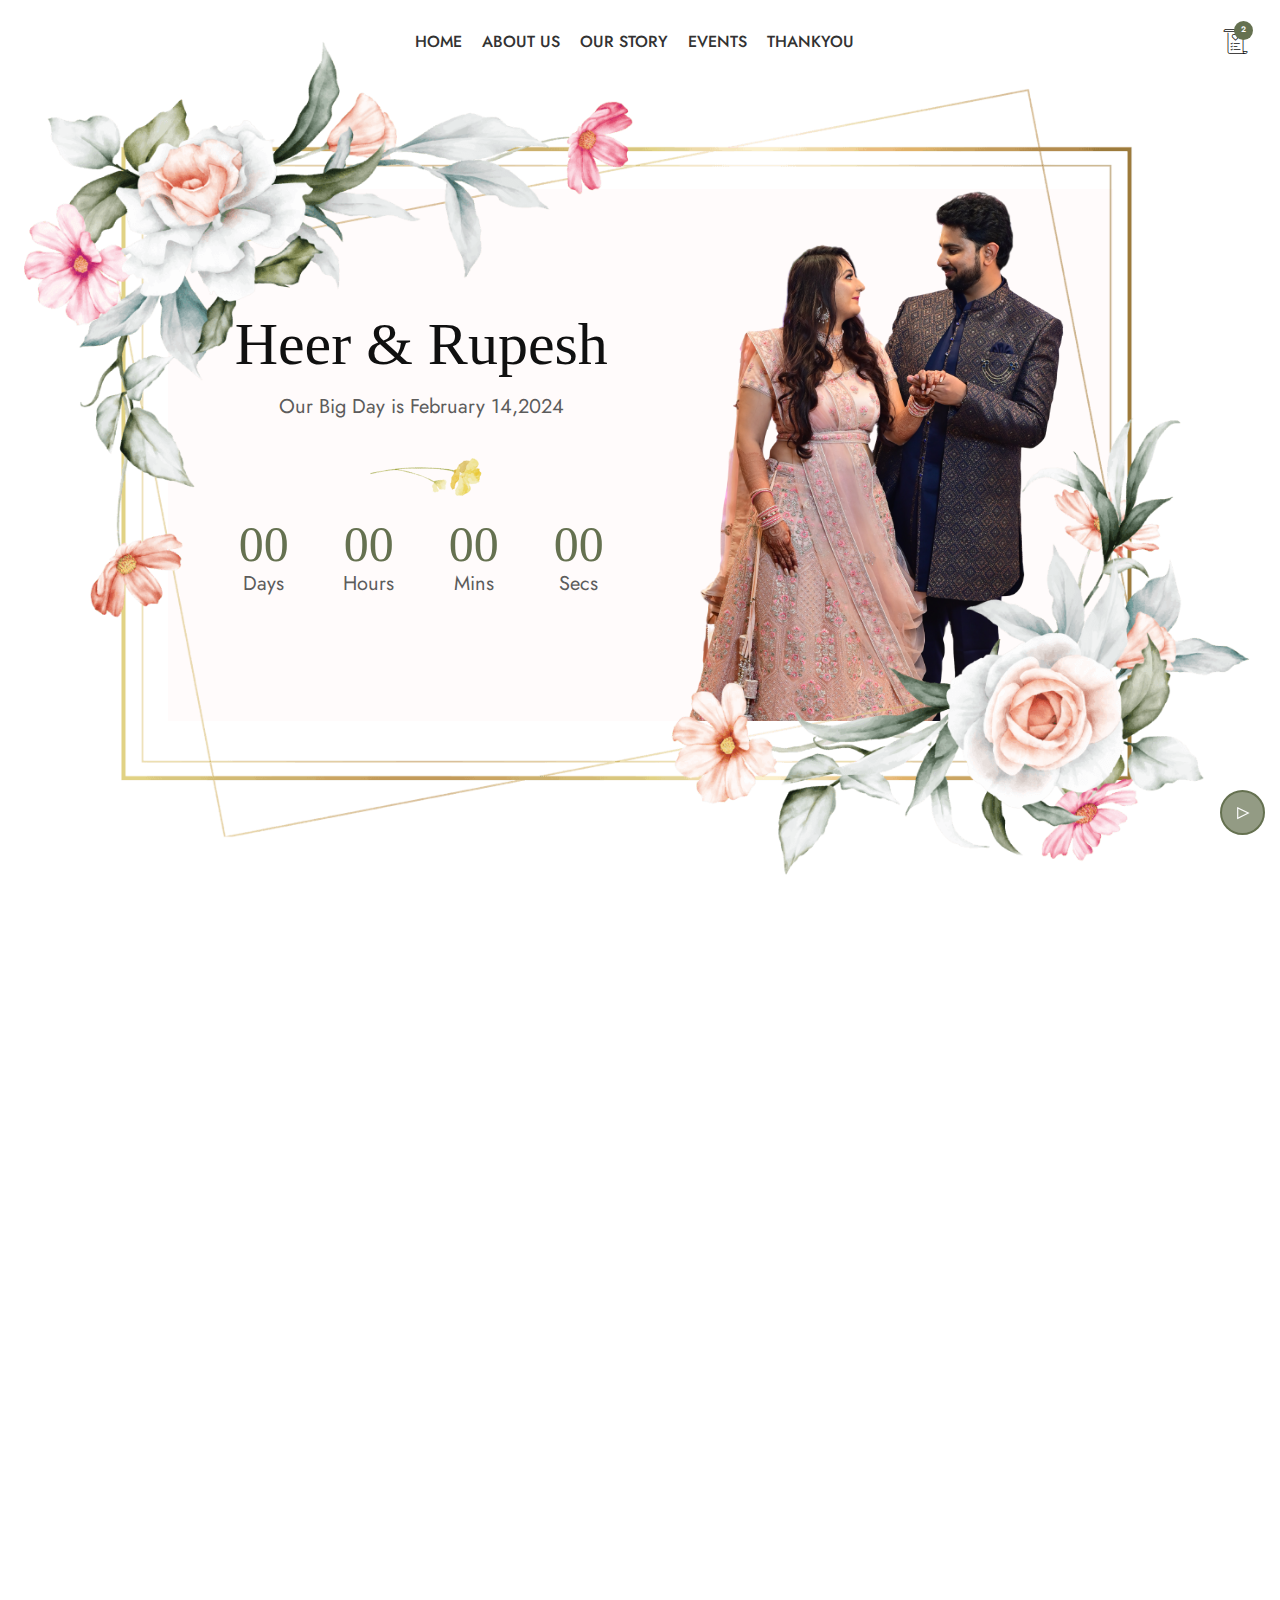
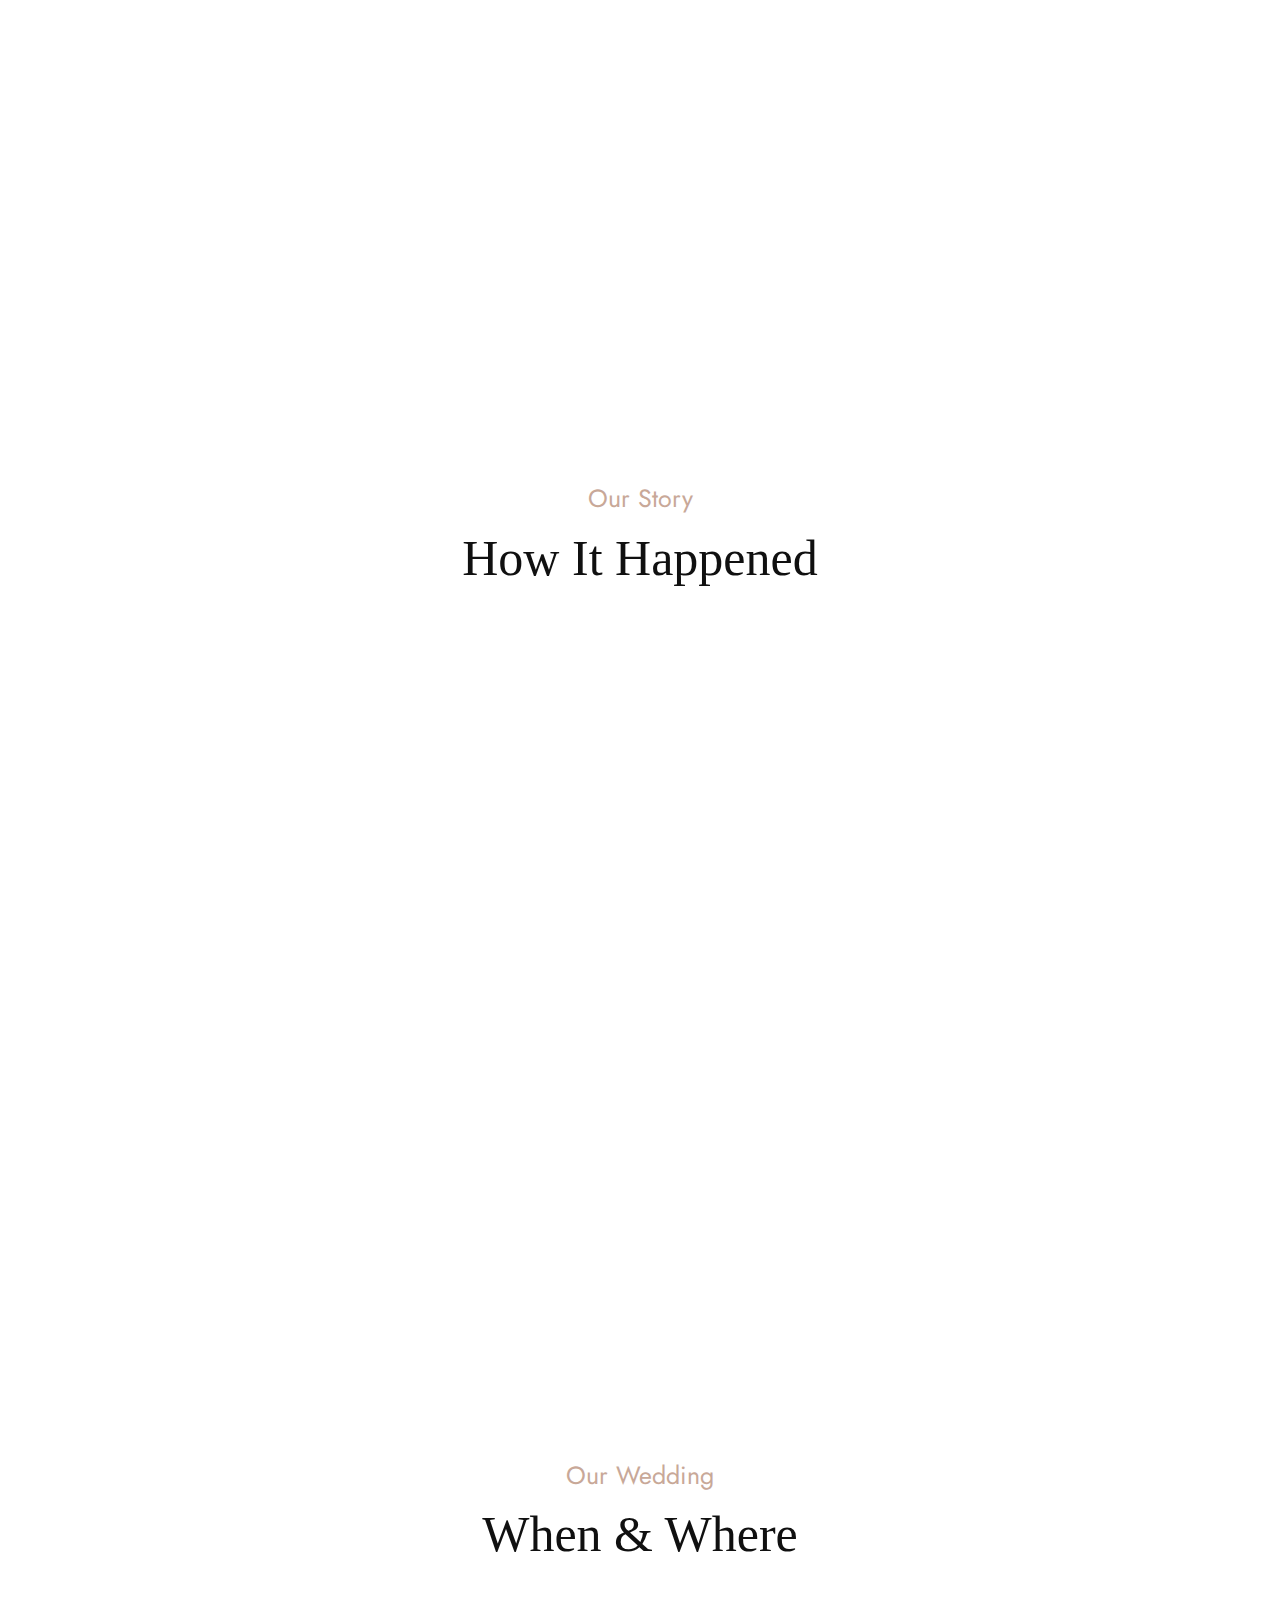
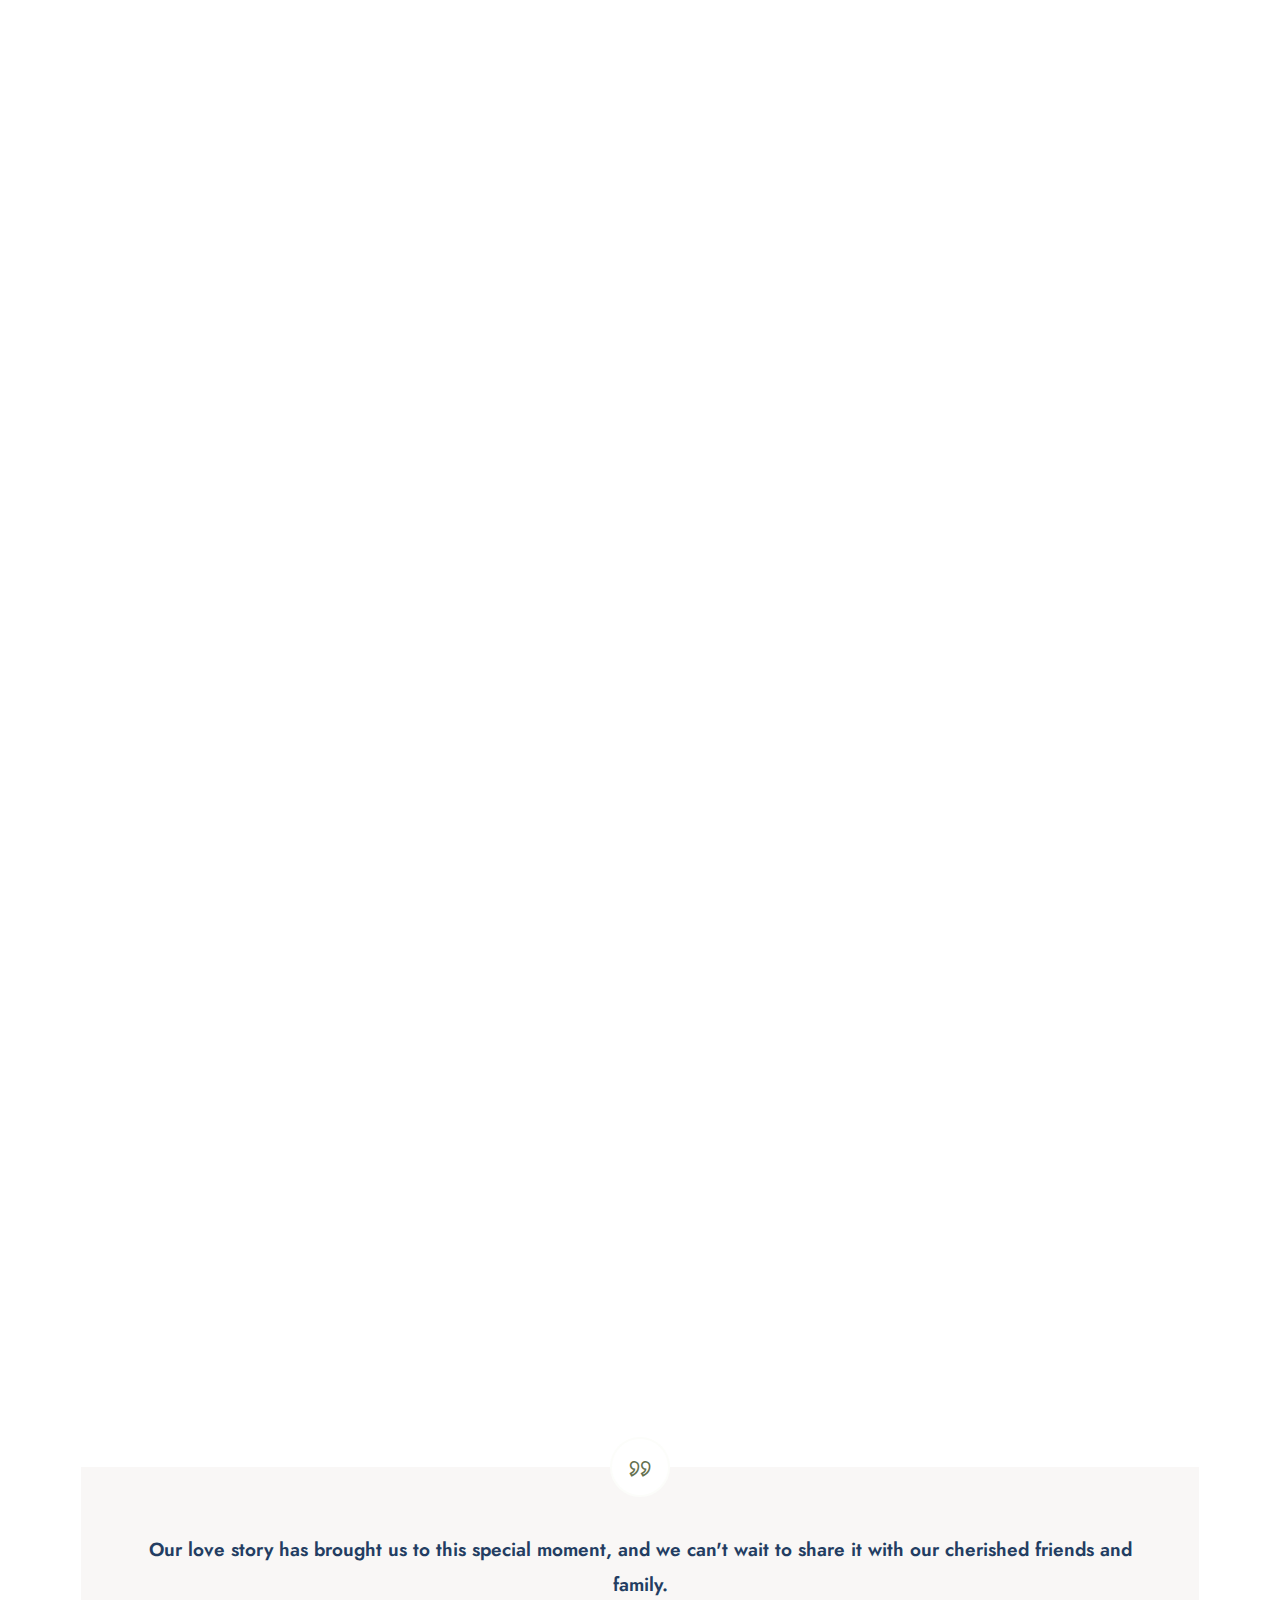
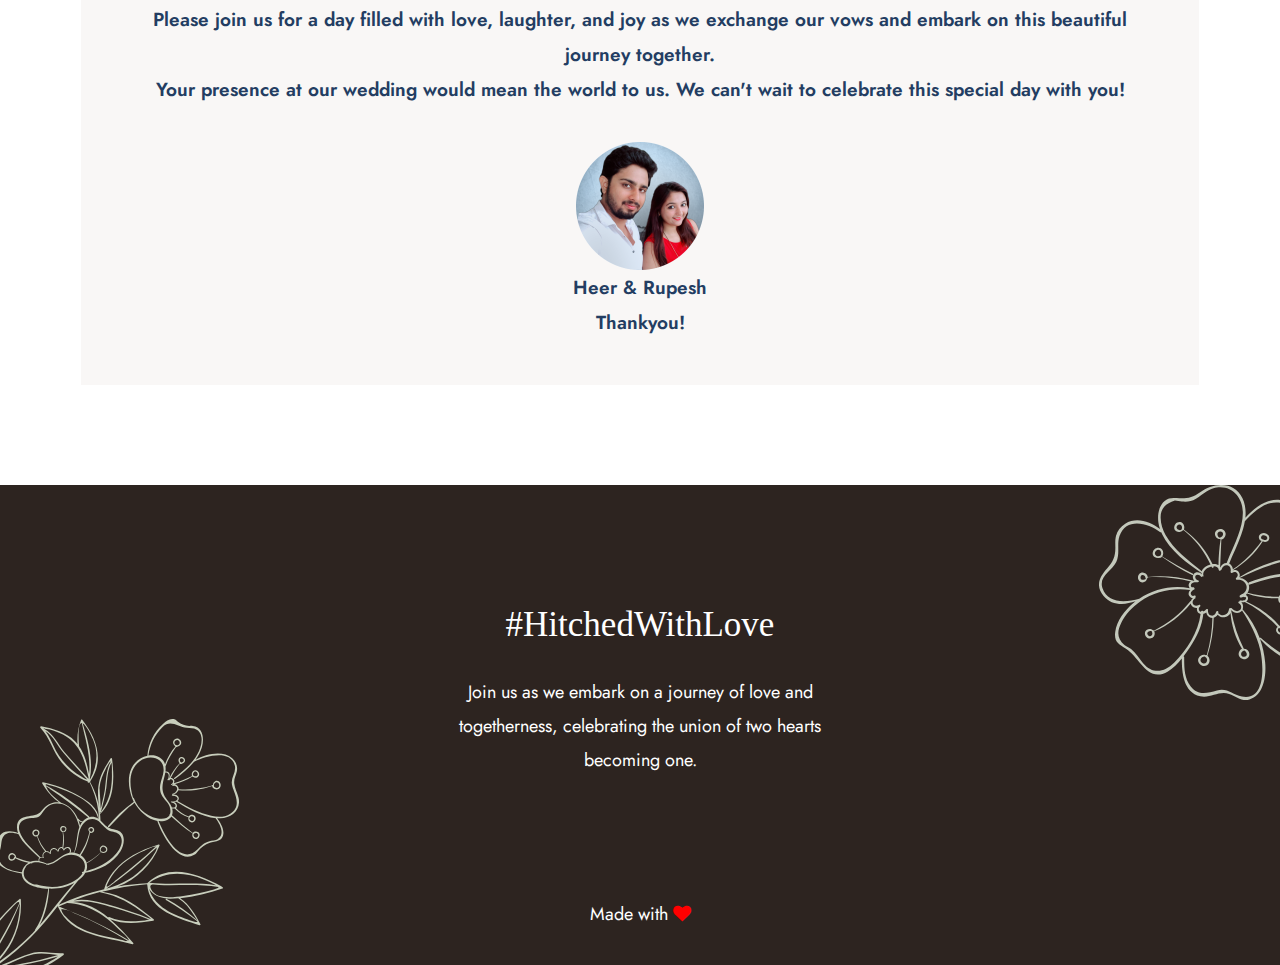
==== commit 5d1a0212: "Adding download options" ====
--- a/index.html
+++ b/index.html
@@ -117,6 +117,41 @@
                   </div>
                   <!-- end of nav-collapse -->
                 </div>
+                <div class="col-lg-2 col-md-1 col-1">
+                  <div class="header-right">
+                      <div class="mini-cart">
+                          <button class="cart-toggle-btn"> <i class="fi flaticon-wedding"></i>
+                              <span class="cart-count">2</span></button>
+                          <div class="mini-cart-content">
+                              <button class="mini-cart-close"><i class="ti-close"></i></button>
+                              <div class="mini-cart-items">
+                                  <div class="mini-cart-item clearfix">
+                                      <div class="mini-cart-item-image">
+                                        <a href='#'><img src="assets/images/hindi.png" alt></a>
+                                      </div>
+                                      <div class="mini-cart-item-des">
+                                          <a href='#'>Hindi wedding card</a>
+                                          <span class="mini-cart-item-quantity">
+                                            <a download href=#><i class="ti-download"></i></a>
+                                          </span>
+                                      </div>
+                                  </div>
+                                  <div class="mini-cart-item clearfix">
+                                      <div class="mini-cart-item-image">
+                                       <img src="assets/images/english.png" alt>
+                                      </div>
+                                      <div class="mini-cart-item-des">
+                                          <a href="#">English wedding card</a>
+                                          <span class="mini-cart-item-quantity">
+                                            <a download href="#"><i class="ti-download"></i></a>
+                                          </span>
+                                      </div>
+                                  </div>
+                              </div>
+                          </div> 
+                      </div>
+                  </div>
+              </div>
               </div>
             </div>
             <!-- end of container -->
@@ -228,8 +263,8 @@
                 >
                   <h3>Rupesh Ranjan</h3>
                   <p>
-                    A tech enthusiast, always buzzing with software excitement
-                    and big plans. Shy with strangers, but once you're in his
+                    A tech enthusiast with curious mind and a thoughtful perspective.
+                    Shy with strangers, but once you're in his
                     inner circle, get ready for some fun! 👨‍💻📸📱😎
                   </p>
                   <div class="social">
@@ -269,8 +304,9 @@
                 >
                   <h3>Hiral Shah</h3>
                   <p>
-                    Software engineer by profession who gets tear up during
-                    movies and gets all bubbly over simple joys like rain,
+                    A deeply emotional soul,
+                    easily moved by movies and joyous over 
+                    life's little pleasures like rain,
                     chocolates, or a hot cup of tea! 🍫☔☕😊
                   </p>
                   <div class="social">
@@ -316,7 +352,7 @@
                   </div>
                   <div class="wpo-story-content">
                     <span>21 July, 2017</span>
-                    <h2>How we meet</h2>
+                    <h2>How we met</h2>
                     <p>
                       Our story began in Bangalore, where we both landed jobs at
                       LG Soft after acing our campus interviews. From being
--- a/assets/sass/style.css
+++ b/assets/sass/style.css
@@ -2456,9 +2456,9 @@
 
 @media (max-width: 450px) {
   .wpo-site-header .header-right .cart-toggle-btn {
-    display: none;
-  }
-}
+    /*display: none;*/
+  }
+  }
 
 .wpo-site-header .header-right .search-toggle-btn,
 .wpo-site-header .header-right .cart-toggle-btn {
@@ -2675,7 +2675,6 @@
 .mini-cart-content .mini-cart-item-image {
   width: 50px;
   height: 50px;
-  border: 2px solid #f3f3f3;
   float: left;
   margin-right: 15px;
 }
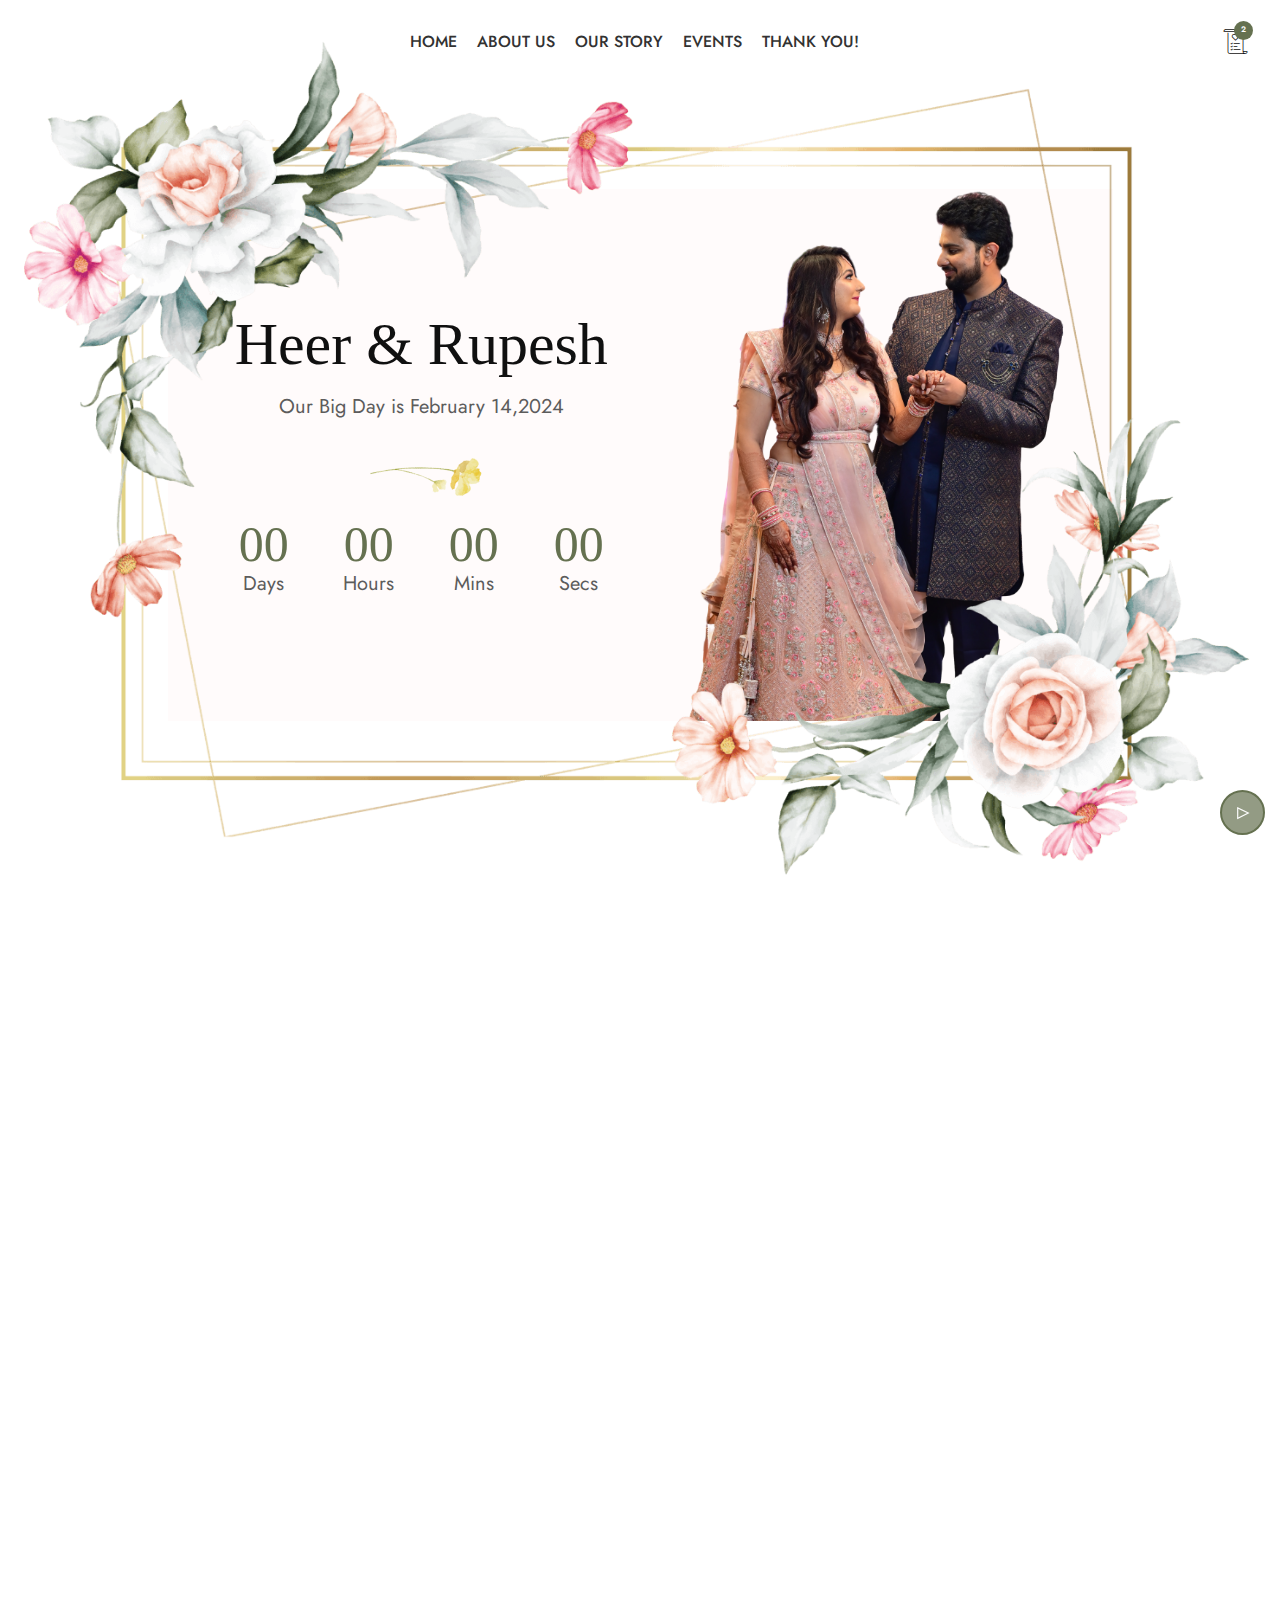
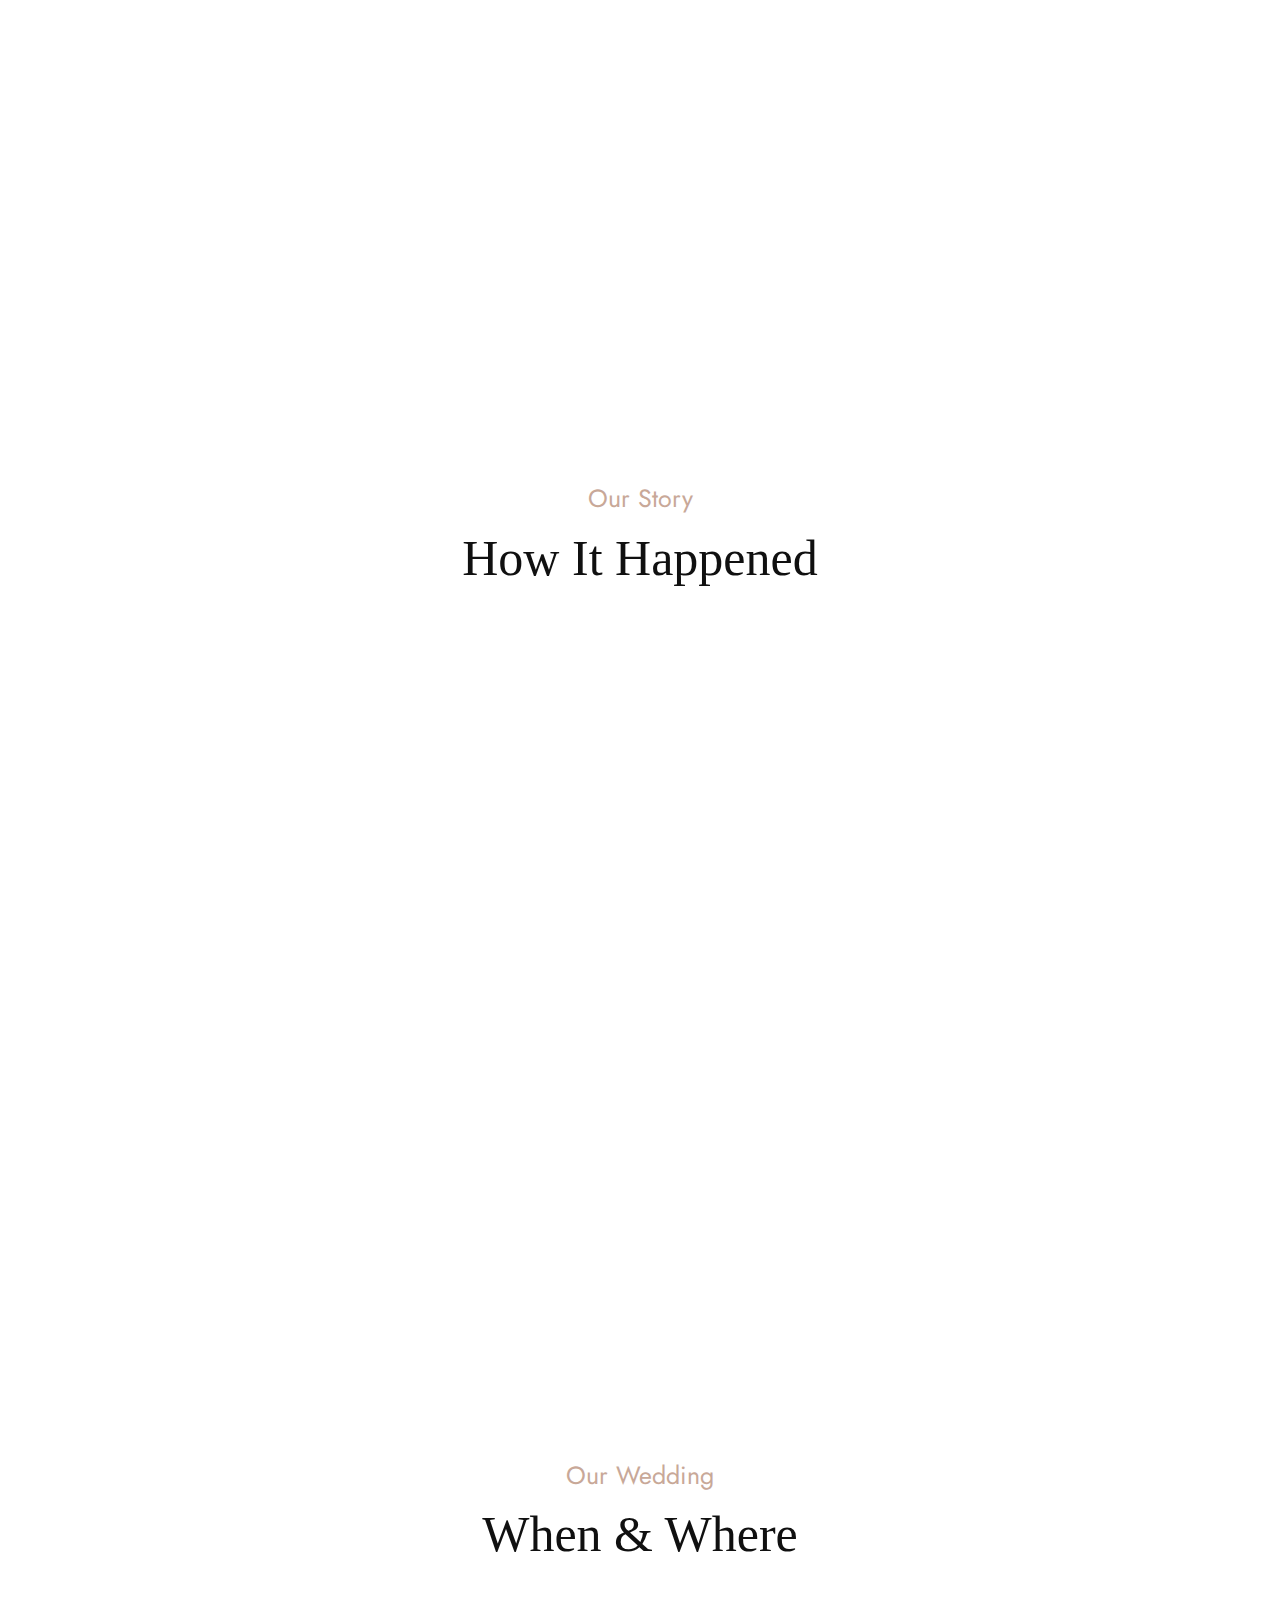
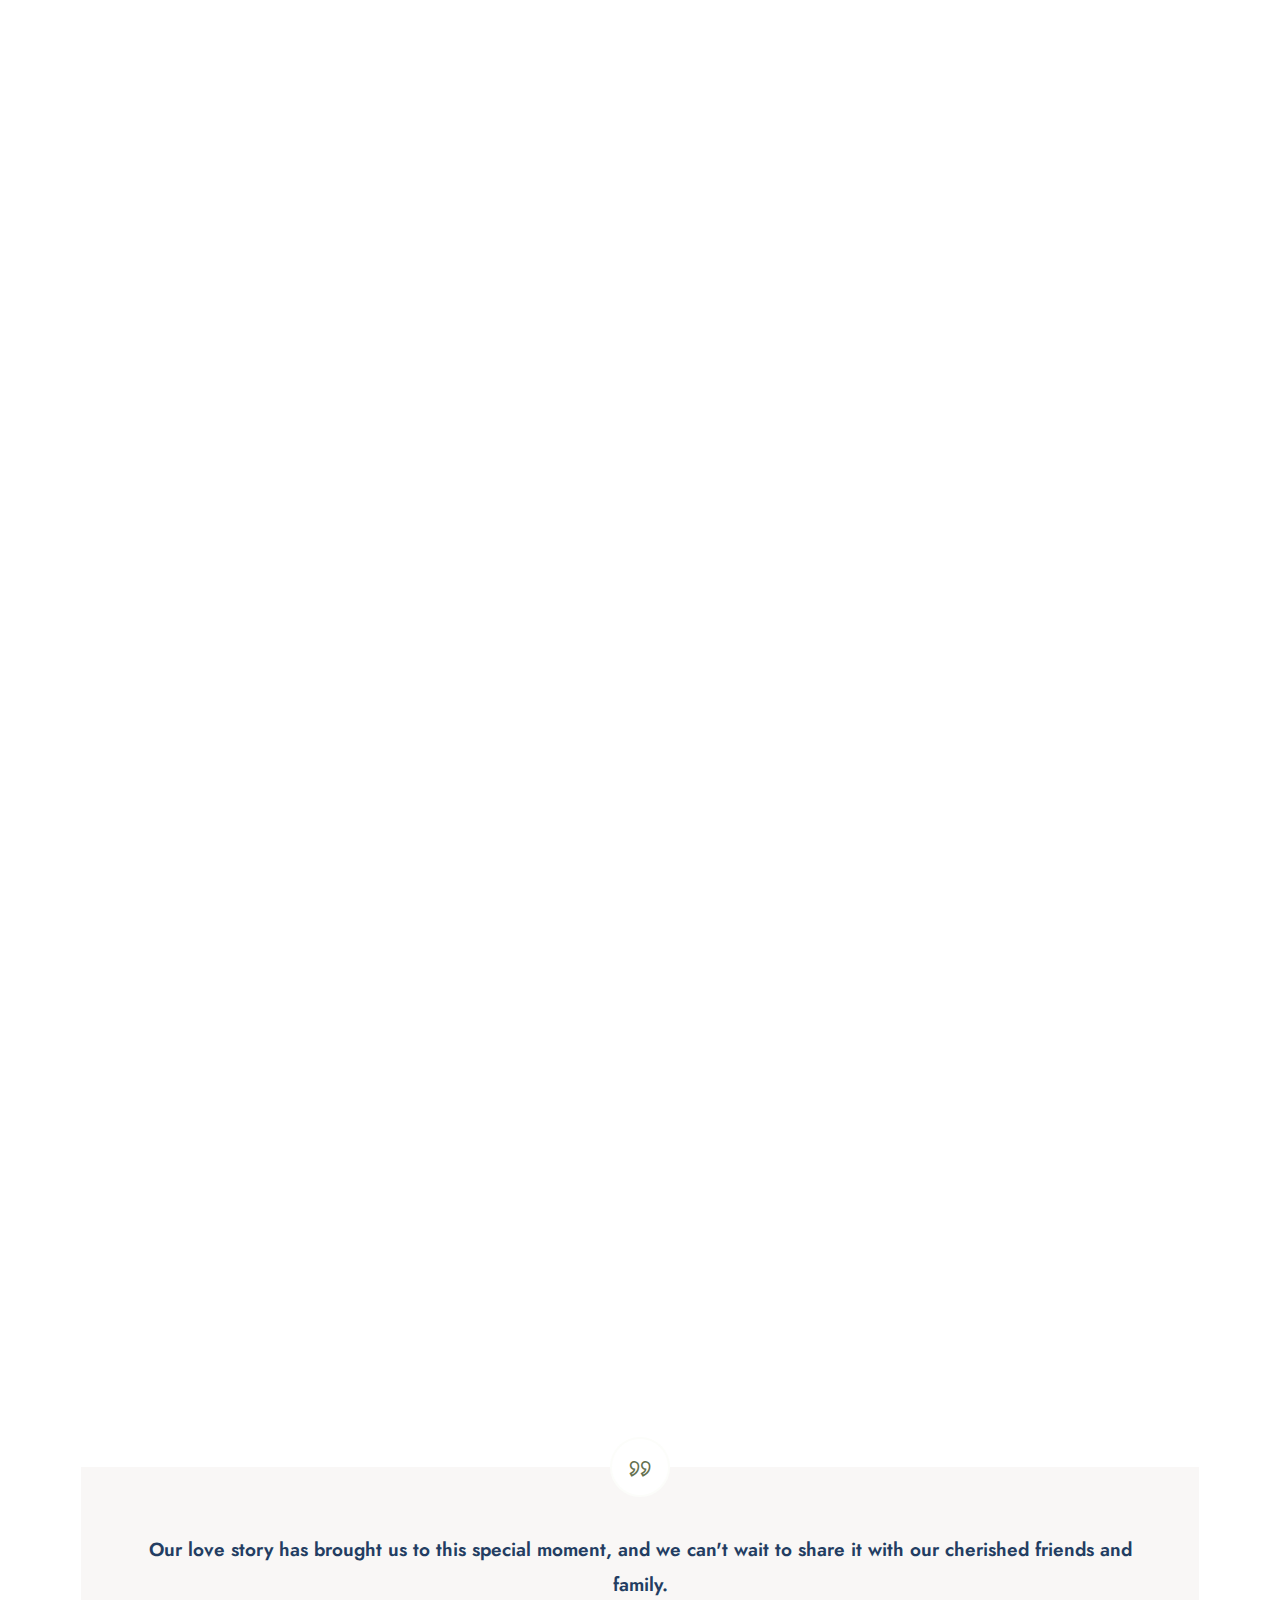
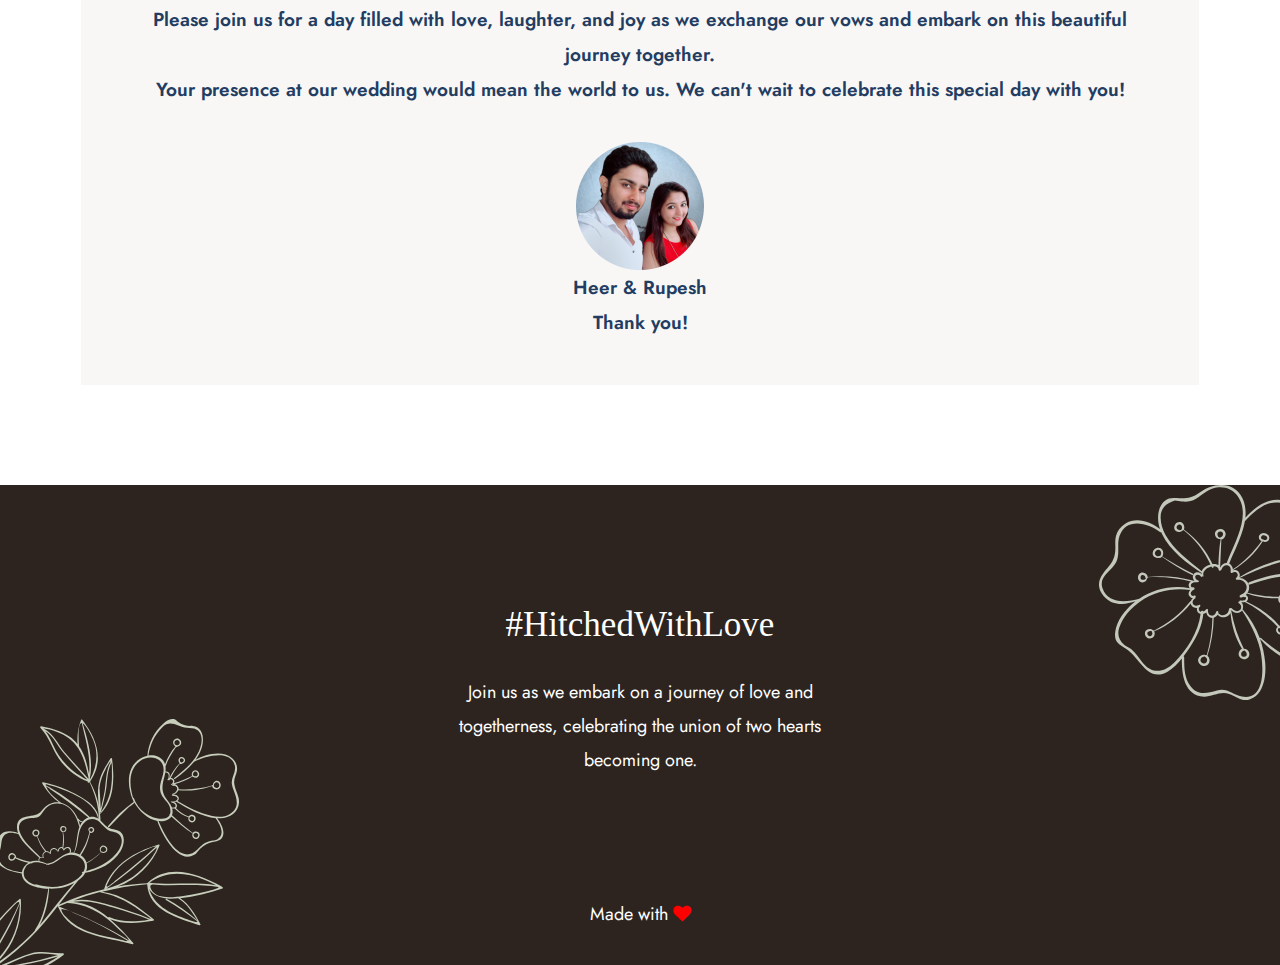
==== commit 85f83a76: "card added" ====
--- a/index.html
+++ b/index.html
@@ -112,7 +112,7 @@
                       <li><a href="#couple">About Us</a></li>
                       <li><a href="#story">Our Story</a></li>
                       <li><a href="#event">Events</a></li>
-                      <li><a href="#note">Thankyou</a></li>
+                      <li><a href="#note">Thank You!</a></li>
                     </ul>
                   </div>
                   <!-- end of nav-collapse -->
@@ -127,21 +127,21 @@
                               <div class="mini-cart-items">
                                   <div class="mini-cart-item clearfix">
                                       <div class="mini-cart-item-image">
-                                        <a href='#'><img src="assets/images/hindi.png" alt></a>
+                                        <a href='assets/card/Wedding_Invitation.png'><img src="assets/images/hindi.png" alt></a>
                                       </div>
                                       <div class="mini-cart-item-des">
                                           <a href='#'>Hindi wedding card</a>
                                           <span class="mini-cart-item-quantity">
-                                            <a download href=#><i class="ti-download"></i></a>
+                                            <a download href='assets/card/Wedding_Invitation.png'><i class="ti-download"></i></a>
                                           </span>
                                       </div>
                                   </div>
                                   <div class="mini-cart-item clearfix">
                                       <div class="mini-cart-item-image">
-                                       <img src="assets/images/english.png" alt>
+                                       <img src="assets/card/Wedding_Invitation.pdf" alt>
                                       </div>
                                       <div class="mini-cart-item-des">
-                                          <a href="#">English wedding card</a>
+                                          <a href="assets/card/Wedding_Invitation.pdf">English wedding card</a>
                                           <span class="mini-cart-item-quantity">
                                             <a download href="#"><i class="ti-download"></i></a>
                                           </span>
@@ -610,7 +610,7 @@
                       <img src="assets/images/profile-pic.png" alt="" />
                     </div>
                     <span>Heer & Rupesh</span><br />
-                    <span>Thankyou!</span>
+                    <span>Thank you!</span>
                   </div>
                 </blockquote>
               </div>
